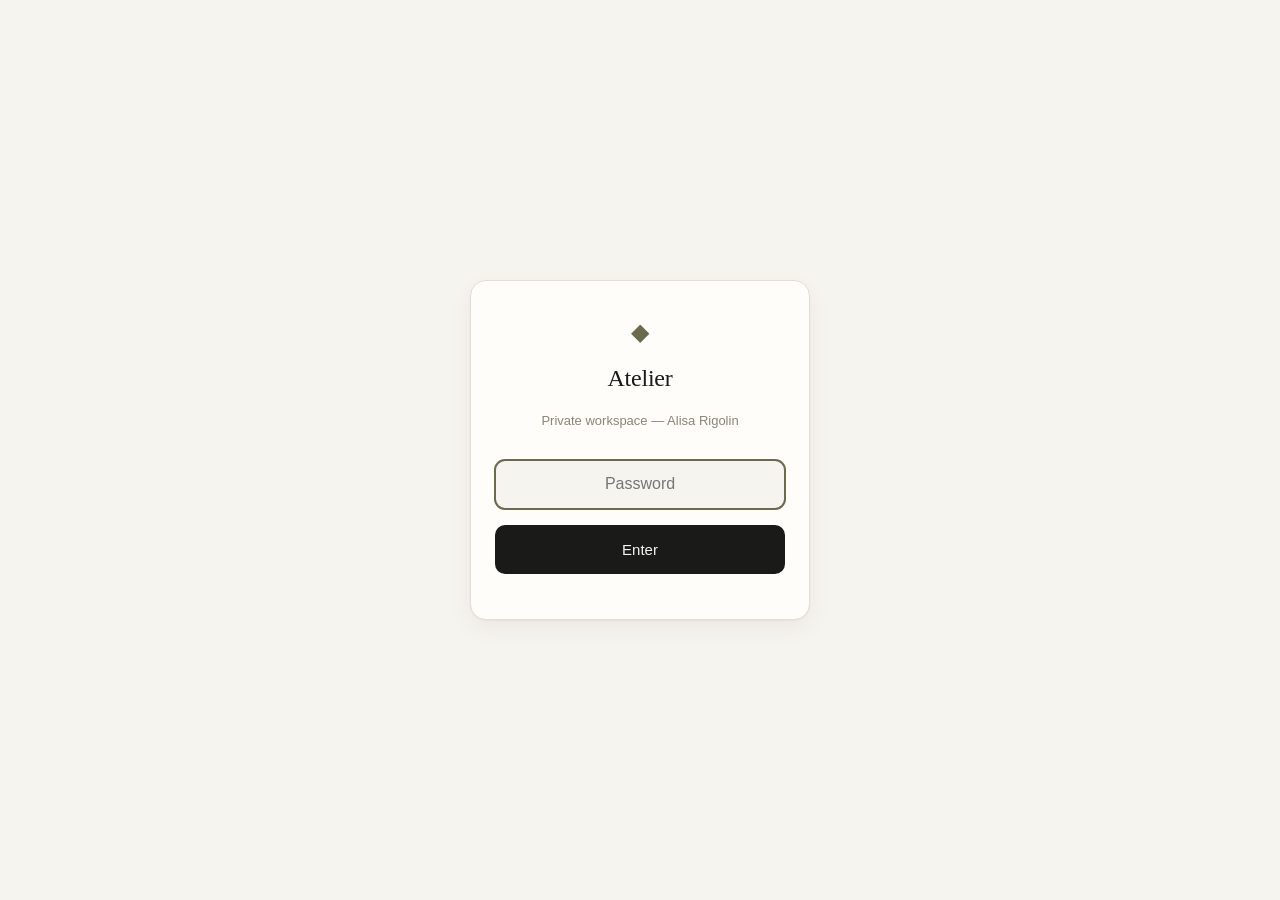
==== index.html @ 476cdfe1 "Atelier: artist business console — pricing ladder, outreach, lookbook, line sheet Co-Authored-By: Ji" ====
<!DOCTYPE html>
<html lang="en">
<head>
<meta charset="UTF-8">
<meta name="viewport" content="width=device-width, initial-scale=1, viewport-fit=cover">
<title>Atelier — Alisa's Art Agent</title>
<meta name="robots" content="noindex, nofollow">
<link rel="stylesheet" href="style.css">
</head>
<body>

<!-- ============ PRIVATE GATE ============ -->
<div id="gate" class="gate">
  <div class="gate-box">
    <span class="mark">◆</span>
    <h1>Atelier</h1>
    <p class="note">Private workspace — Alisa Rigolin</p>
    <input type="password" id="gate-pass" placeholder="Password" autocomplete="current-password">
    <button class="primary" id="gate-go">Enter</button>
    <p class="note" id="gate-msg"></p>
  </div>
</div>

<div id="app" hidden>
<header>
  <div class="brand">
    <span class="mark">◆</span>
    <div>
      <h1>Atelier</h1>
      <p class="sub">Alisa Rigolin — art agent</p>
    </div>
  </div>
  <nav>
    <button class="tab active" data-view="start">Start here</button>
    <button class="tab" data-view="outreach">Outreach</button>
    <button class="tab" data-view="lookbook">Lookbook</button>
    <button class="tab" data-view="pricing">Price</button>
    <button class="tab" data-view="linesheet">Line sheet</button>
    <button class="tab" data-view="toolkit">Toolkit</button>
  </nav>
</header>

<main>
  <!-- ============ START ============ -->
  <section id="start" class="view active">
    <div class="card hero">
      <h2>Start here</h2>
      <p class="lede">This is your private workspace. Everything in it is yours; the thinking behind it happens in the chat.</p>
      <a class="biglink" href="https://chat.letta.com/chat/agent-8534c05b-8546-482c-8290-ba03fb5e2f98" target="_blank" rel="noopener">
        Talk to Jinx — open the conversation →
      </a>
      <p class="note">Your agent remembers your work, your market, your voice, and your plan.</p>
    </div>

    <div class="card">
      <h2>Do this first</h2>
      <div class="nextaction">
        <h3>Send the five outreach emails</h3>
        <p>They're written. Personalize the brackets, send from your own address. Four of these five already source from independent artists, so you're not cold.</p>
        <p class="note"><strong>Time:</strong> ~1 hour. <strong>Why first:</strong> everything else depends on someone seeing your work.</p>
        <button class="primary" data-goto="outreach">Open the drafts →</button>
      </div>
    </div>

    <div class="card">
      <h2>Then, in order</h2>
      <ol class="rules">
        <li><strong>Send the lookbook</strong> when they reply — one link, sized to their project. <em>(Lookbook tab)</em></li>
        <li><strong>Quote with confidence</strong> using your price sheet. <em>(Price tab)</em></li>
        <li><strong>Ship a certificate of authenticity</strong> with every sale. <em>(Toolkit tab)</em></li>
        <li><strong>Fix the Carrd</strong> — change "first to bid" to "first access." <em>(Toolkit tab)</em></li>
      </ol>
    </div>

    <div class="card">
      <h2>What your agent knows</h2>
      <div class="two-col">
        <div class="mini">
          <h3>Your work</h3>
          <ul class="rules">
            <li>Figurative line work — figures absorbed in their own lives</li>
            <li>Black on stained, aged paper; charcoal, acrylic, graphite</li>
            <li>Sizes: 8×11, 16×22, 22×28 paper · 22×16 canvas</li>
            <li>Series: <em>Library of Her Own Body</em></li>
          </ul>
        </div>
        <div class="mini">
          <h3>Your market</h3>
          <ul class="rules">
            <li><strong>Designer/trade first</strong> — ~180k outlets vs ~5k galleries</li>
            <li>You keep 70–80% instead of ~50%, and get paid half up front</li>
            <li>Hospitality commissions figurative line work</li>
            <li>Comparable: Dario Moschetta, studio-direct to designers</li>
          </ul>
        </div>
      </div>
    </div>

    <div class="card">
      <h2>Your data</h2>
      <p class="note">Stored in this browser only. Export saves your work to a file you own.</p>
      <div class="two-col" style="margin-top:12px">
        <button class="primary" id="d-export">Export my data</button>
        <button class="primary" id="d-import">Import from file</button>
      </div>
      <input type="file" id="d-file" accept="application/json" style="display:none">
      <p class="note" id="d-status" style="margin-top:10px"></p>
    </div>
  </section>

  <!-- ============ OUTREACH ============ -->
  <section id="outreach" class="view">
    <div class="card">
      <h2>Your five emails — written, ready to send</h2>
      <p class="lede">Each is tailored to what that specific lead actually does. Fill the <code>[brackets]</code>, then send from your own address. You always send — never me.</p>
      <p class="note"><strong>Rule that matters:</strong> don't pitch — introduce. Short, specific, one clear next step. Then follow up in 7–10 days.</p>
      <p class="note"><strong>Why there's no price in these:</strong> the outreach guidance is clear — the first cold email carries a portfolio link and a capabilities statement; <em>sizes and price ranges go in the line sheet you send when they respond.</em> Quoting a number too early also anchors you to it before they've seen anything. So: mention that you offer trade pricing, put the numbers in the line sheet.</p>
    </div>

    <div class="card">
      <div class="lead-head"><h3>1 · Holloway Studios</h3><span class="tag">Chicago · commission program</span></div>
      <p class="note">They run a commission program with designers and stagers — this is the closest fit on your list. Lead with the trade program.</p>
      <div class="tpl"><button class="copy">Copy</button>
<pre>Subject: Original work for Holloway Studios — trade pricing

Hi [name],

I'm Alisa Rigolin, a painter in Chicago. I make one-of-a-kind
figurative line work — black on stained paper and canvas. Figures
mostly alone and unbothered: reading, thinking, or stepping out of
an old story.

I read that you run a commission program with designers and stagers.
I'd like to be a resource for it — trade pricing, non-exclusive,
50% deposit / 50% on delivery, and I'm local.

A few pieces available now: [2–3 works + sizes]

Happy to send a line sheet with sizes and pricing, and a lookbook
sized to your projects.

Alisa Rigolin
[website] · [instagram]</pre></div>
    </div>

    <div class="card">
      <div class="lead-head"><h3>2 · Lauren Coburn</h3><span class="tag">Chicago · designer</span></div>
      <p class="note">She specifically likes emerging artists. Lean into being early-career and being local.</p>
      <div class="tpl"><button class="copy">Copy</button>
<pre>Subject: Figurative work — Chicago painter

Hi Lauren,

I'm Alisa Rigolin — a Chicago painter making one-of-a-kind figurative
line work in black on stained paper. The figures are usually alone
and unbothered: reading, thinking, or pulled from a myth.

I'm early in my career, which I gather is the stage you tend to work
with. I'd love to be on your radar — trade pricing, non-exclusive,
and I deliver locally.

A few available now: [2–3 works + sizes]

Happy to send a line sheet and a lookbook sized to whatever you're
working on.

Alisa Rigolin
[website] · [instagram]</pre></div>
    </div>

    <div class="card">
      <div class="lead-head"><h3>3 · Delia LaJeunesse Art Consulting</h3><span class="tag">Los Angeles · art library</span></div>
      <p class="note">A designer-facing art library. Speak to how your work functions as a resource for their designers, not as a one-off sale.</p>
      <div class="tpl"><button class="copy">Copy</button>
<pre>Subject: Work for the library — Alisa Rigolin

Hi Delia,

I'm Alisa Rigolin, a painter making one-of-a-kind figurative line work
— black on stained paper and canvas. Figures absorbed in their own
lives, or drawn from older stories.

I'd like to be part of what your designers can draw from: non-exclusive,
trade pricing, 50% deposit / 50% on delivery, and I ship or deliver.

Current pieces: [2–3 works + sizes + tone]

Happy to send a line sheet with sizes and prices, plus a lookbook
sized to your designers' usual projects.

Alisa Rigolin
[website] · [instagram]</pre></div>
    </div>

    <div class="card">
      <div class="lead-head"><h3>4 · Emily Colvin / Projects at Large</h3><span class="tag">Los Angeles · art rental</span></div>
      <p class="note">Art rental — pieces under $1,500 rent at ~$135/week and convert to purchase. Speak to durability, install ease, and conversion.</p>
      <div class="tpl"><button class="copy">Copy</button>
<pre>Subject: Rental placements — original figurative work

Hi Emily,

I'm Alisa Rigolin, a painter in [city]. I make one-of-a-kind figurative
line work on stained paper and canvas — quiet, neutral, and easy to
place.

I'd like to offer work for your rental program. Several of my pieces
would suit short- and long-term placement, and I'd be glad to discuss
terms.

Available now: [2–3 works + sizes]

Could we talk about how you structure placements? Happy to send a
line sheet with sizes and pricing first.

Alisa Rigolin
[website] · [instagram]</pre></div>
    </div>

    <div class="card">
      <div class="lead-head"><h3>5 · deKor LA</h3><span class="tag">Los Angeles · trade program</span></div>
      <p class="note">They run a trade program with independent artists. Short and direct — they already have the structure, you're asking to join it.</p>
      <div class="tpl"><button class="copy">Copy</button>
<pre>Subject: Trade program — original figurative work

Hi [name],

I'm Alisa Rigolin, a painter making one-of-a-kind figurative line work
in black on stained paper and canvas. Figures absorbed in their own
lives.

I saw that deKor works with independent artists through a trade
program. I'd like to be considered. Happy to work to your standard
terms.

A few available now: [2–3 works + sizes]

Is there a submission process I should follow? I can send a line sheet
and lookbook with it.

Alisa Rigolin
[website] · [instagram]</pre></div>
    </div>

    <div class="card">
      <div class="lead-head"><h3>6 · Celestial Art Curation</h3><span class="tag">Chicago · curator</span></div>
      <p class="note">A curator — she selects work rather than buying for a project. Lead with the series and the thesis, not terms.</p>
      <div class="tpl"><button class="copy">Copy</button>
<pre>Subject: Series inquiry — Alisa Rigolin, Chicago

Hi [name],

I'm Alisa Rigolin, a Chicago painter. I make one-of-a-kind figurative
line work in black on stained paper and canvas — figures absorbed in
their own lives, or drawn from older stories. The ongoing series is
called Library of Her Own Body.

I'd like to be considered for your curation. Happy to send a lookbook
with sizes and pricing, and I'm local for anything in person.

A few available now: [2–3 works + sizes]

Alisa Rigolin
[website] · [instagram]</pre></div>
    </div>

    <div class="card">
      <div class="lead-head"><h3>7 · Art Solutions</h3><span class="tag">Los Angeles · staging &amp; hospitality</span></div>
      <p class="note">They source from artists for staging and hospitality. Speak to speed, durability, and installation readiness — their priorities.</p>
      <div class="tpl"><button class="copy">Copy</button>
<pre>Subject: Original work for staging — Alisa Rigolin

Hi [name],

I'm Alisa Rigolin, a painter making one-of-a-kind figurative line work
on stained paper and canvas — quiet, neutral, and easy to place in most
palettes.

I understand you source original work for staging and hospitality
projects. I'd like to be on your list. Trade pricing, non-exclusive,
and I can work to short lead times.

Available now: [2–3 works + sizes]

Happy to send a line sheet with sizes and pricing, and installation
notes.

Alisa Rigolin
[website] · [instagram]</pre></div>
    </div>

    <div class="card">
      <h2>Follow-up (send 7–10 days later)</h2>
      <p class="note">Most sales happen after the first message, not the first one. This is the highest-value email on the page.</p>
      <div class="tpl"><button class="copy">Copy</button>
<pre>Subject: Re: [original subject]

Hi [name],

Circling back briefly — I just finished [title, size], which felt very
much in the spirit of [their aesthetic / current project].

Happy to hold it for you to show a client. Either way I'd love to stay
on your radar.

Alisa</pre></div>
    </div>

    <div class="card">
      <h2>Pipeline</h2>
      <p class="note">Tap a status to cycle it: Not contacted → Drafted → Sent → Replied → Won / Pass.</p>
      <div class="filters" id="filters">
        <button class="chip active" data-city="all">All</button>
        <button class="chip" data-city="Top fit">Top fit</button>
        <button class="chip" data-city="Chicago">Chicago</button>
        <button class="chip" data-city="Los Angeles">Los Angeles</button>
      </div>
      <table id="leads-table">
        <thead><tr><th>Lead</th><th>Type</th><th>City</th><th>Status</th></tr></thead>
        <tbody></tbody>
      </table>
    </div>
  </section>

  <!-- ============ LOOKBOOK ============ -->
  <section id="lookbook" class="view">
    <div class="card">
      <h2>Your lookbook</h2>
      <p class="lede">This is what a designer sees when you send them a link. Name each piece below — your titles save on this device and appear here.</p>
      <div class="works" id="works"></div>
      <p class="note" id="works-note"></p>
    </div>
    <div class="card">
      <h2>What goes with it</h2>
      <blockquote class="story">Figures absorbed in their own lives — in black, on aged paper.</blockquote>
      <p class="note">For designers: <em>Original figurative line work — one of a kind, quiet, and made for rooms that feel inhabited rather than decorated.</em></p>
      <p class="note"><strong>Why presentation matters:</strong> room mockups and in-situ shots convert 2–3× better than flat scans. You already did this once with the classical head — do it for every piece.</p>
    </div>
  </section>

  <!-- ============ PRICE ============ -->
  <section id="pricing" class="view">
    <div class="card">
      <h2>Where your prices sit</h2>
      <p class="lede">Built from your real numbers — the supplies and hours you told me. Your <strong>floor</strong> is what you must charge; the <strong>market</strong> is what comparable work sells for. Your price goes between them.</p>
      <table>
        <thead><tr><th>Work</th><th>Your floor</th><th>Market range</th><th>Suggested</th><th>You keep</th></tr></thead>
        <tbody>
          <tr><td><strong>8×11</strong> paper</td><td>$75</td><td>$150–$400</td><td><strong>$150–$200</strong></td><td>~$116/hr</td></tr>
          <tr><td><strong>16×22</strong> paper</td><td>$130</td><td>$400–$900</td><td><strong>$400–$550</strong></td><td>~$189/hr</td></tr>
          <tr><td><strong>22×28</strong> paper</td><td>$210</td><td>$700–$1,800</td><td><strong>$650–$900</strong></td><td>~$193/hr</td></tr>
          <tr><td><strong>22×16</strong> canvas</td><td>$150</td><td>$400–$900</td><td><strong>$400–$500</strong></td><td>~$175/hr</td></tr>
        </tbody>
      </table>
      <p class="note" style="margin-top:12px"><strong>Why you can charge this:</strong> your materials are near-zero ($0.50–$4 on paper), so your floor is almost entirely labour. It sits <em>below</em> the market at every size — which means cost never forces you to undercharge. You have room.</p>
      <p class="note"><strong>Trade price</strong> = retail − 20%. So a $175 piece is $150 to a designer, and you still keep ~$150.</p>
      <p class="note"><strong>Framing:</strong> quote it separately. Unframed is the default price; a frame adds its own cost plus margin ($6–$20 frame → add roughly $30–$45).</p>
    </div>

    <div class="card">
      <h2>Your price sheet</h2>
      <p class="note">One price everywhere. Never discount — offer options instead. Trade price is retail − 20%.</p>
      <table id="price-table">
        <thead><tr><th>Work</th><th>Size</th><th>Retail</th><th>Trade (20%)</th><th>Per sq in</th><th></th></tr></thead>
        <tbody></tbody>
      </table>
      <p class="empty" id="price-empty">No works priced yet — use the calculator below.</p>
    </div>

    <div class="two-col">
      <div class="card">
        <h2>Price a work</h2>
        <div class="field-row">
          <label>Width <input type="number" id="p-w" value="16" min="1" step="0.5"></label>
          <label>Height <input type="number" id="p-h" value="22" min="1" step="0.5"></label>
          <label>Units
            <select id="p-units"><option value="in">inches</option><option value="cm">cm</option></select>
          </label>
        </div>
        <div class="field-row">
          <label>Surface
            <select id="p-surface">
              <option value="paper">Paper (stained / watercolour ground)</option>
              <option value="canvas">Canvas</option>
            </select>
          </label>
          <label>Career stage
            <select id="p-stage">
              <option value="1.0">Emerging (1.0×)</option>
              <option value="1.15" selected>Early emerging (1.15×)</option>
              <option value="1.3">Building (1.3×)</option>
              <option value="1.6">Established-ish (1.6×)</option>
            </select>
          </label>
          <label>Method
            <select id="p-method">
              <option value="psi">Square inch</option>
              <option value="lin">Linear inch</option>
              <option value="time">Time + materials</option>
            </select>
          </label>
        </div>
        <div class="field-row">
          <label>Rate ($/in²) <input type="number" id="p-rate" value="1.00" min="0.05" step="0.05"></label>
          <label>Hours <input type="number" id="p-hours" value="2.5" min="0" step="0.5"></label>
          <label>Hourly <input type="number" id="p-hr" value="35" min="0" step="1"></label>
        </div>
        <div class="field-row">
          <label>Materials + stain <input type="number" id="p-mat" value="2" min="0" step="0.5"></label>
          <label>Frame (0 if unframed) <input type="number" id="p-frame" value="0" min="0" step="1"></label>
          <label>Finished <input type="text" id="p-title" placeholder="Title"></label>
        </div>
        <button class="primary" id="p-add">Add to price sheet</button>
      </div>
      <div class="card result">
        <h2>Suggested</h2>
        <div class="price-big" id="p-out">$0</div>
        <div class="price-grid">
          <div><span class="k">Trade (20% off)</span><span class="v" id="p-trade">$0</span></div>
          <div><span class="k">You keep — designer @20%</span><span class="v" id="p-keep-d">$0</span></div>
          <div><span class="k">You keep — gallery @50%</span><span class="v" id="p-keep-g">$0</span></div>
          <div><span class="k">Your floor (must charge)</span><span class="v" id="p-floor">$0</span></div>
        </div>
        <p class="note" id="p-note"></p>
      </div>
    </div>

    <div class="card">
      <h2>Your comparables</h2>
      <table>
        <thead><tr><th>Artist</th><th>Work</th><th>Price</th></tr></thead>
        <tbody>
          <tr><td>Dario Moschetta</td><td>8×11" ink portrait, unframed + COA</td><td>€139 (~$150)</td></tr>
          <tr><td>John F Junior</td><td>23×16.5" ink + watercolour</td><td>€1,500</td></tr>
          <tr><td>Lana Korolievskaia</td><td>35×24" ink on cardboard</td><td>$2,214</td></tr>
        </tbody>
      </table>
      <p class="note" style="margin-top:10px"><strong>Your prices aren't set yet.</strong> The example band ($200–$1,000) was mine, not yours — I invented it early on. Use the comparables below as real market context: Dario Moschetta sells an 8×11" ink portrait at €139; John F Junior €1,500 for 23×16.5". Set your own number, then keep it consistent everywhere.</p>
    </div>
  </section>

  <!-- ============ LINE SHEET ============ -->
  <section id="linesheet" class="view">
    <div class="card noprint">
      <h2>Your line sheet</h2>
      <p class="lede">This is the document your emails promise — the one you send <em>after</em> a designer replies. It builds itself from your Portfolio titles and your Price list.</p>
      <p class="note">Fill in the Portfolio tab (titles, medium·size) and the Price tab (a price per work), then use the button below to save it as a PDF and send it.</p>
      <button class="primary" id="ls-print">Print / Save as PDF</button>
      <p class="note" id="ls-status"></p>
    </div>

    <div id="ls-doc" class="lsdoc">
      <div class="ls-head">
        <h1>Alisa Rigolin</h1>
        <p class="ls-pos">Figures absorbed in their own lives — in black, on aged paper.</p>
      </div>

      <p class="ls-intro">Original figurative line work — one of a kind, on stained paper and canvas.
      Made for rooms that feel inhabited rather than decorated.</p>

      <div class="ls-works" id="ls-works"></div>

      <h2 class="ls-h2">Pricing</h2>
      <table class="ls-table" id="ls-table">
        <thead><tr><th>Work</th><th>Size</th><th>Retail</th><th>Trade (20%)</th></tr></thead>
        <tbody></tbody>
      </table>
      <p class="ls-empty" id="ls-empty">No priced works yet — add them in the Price tab.</p>

      <h2 class="ls-h2">Terms</h2>
      <ul class="ls-terms">
        <li><strong>Trade discount</strong> — 20% off retail for verified designers</li>
        <li><strong>Payment</strong> — 50% deposit, 50% on delivery</li>
        <li><strong>Exclusivity</strong> — none; work is non-exclusive</li>
        <li><strong>Commissions</strong> — available; sized to your wall and palette, quoted separately from inventory</li>
        <li><strong>Framing</strong> — unframed by default; framing available on request</li>
        <li><strong>Delivery</strong> — local in [city]; shipping arranged on request, insured</li>
        <li><strong>Documentation</strong> — every original ships with a signed certificate of authenticity</li>
      </ul>

      <div class="ls-contact">
        <p><strong>Alisa Rigolin</strong> · [website] · [instagram] · [email]</p>
      </div>
    </div>
  </section>

  <!-- ============ TOOLKIT ============ -->
  <section id="toolkit" class="view">
    <div class="card">
      <h2>Why people buy art — the evidence</h2>
      <p class="lede">Not opinion. Studies and market data. This is the reasoning behind every price, every email, and every photo below.</p>

      <h3 style="margin-top:18px">What actually drives a purchase</h3>
      <table>
        <thead><tr><th>Driver</th><th>Effect</th></tr></thead>
        <tbody>
          <tr><td><strong>Aesthetic sensitivity</strong></td><td><strong>Strongest predictor</strong> (β = 0.42)</td></tr>
          <tr><td><strong>Emotional resonance</strong></td><td>Second (β = 0.31)</td></tr>
          <tr><td>Social prestige</td><td>Varies — younger buyers value it more</td></tr>
          <tr><td>Investment potential</td><td>Correlates with income</td></tr>
        </tbody>
      </table>
      <p class="note" style="margin-top:10px"><strong>92% of collectors buy for emotional reasons.</strong> Social recognition is the <em>weakest</em> motivator — about 10%. People aren't buying status. They're buying feeling.</p>

      <h3 style="margin-top:22px">Storytelling — the measured effect</h3>
      <ul class="rules">
        <li><strong>+2,700%</strong> — the Significant Objects study: identical thrift-store items sold for 2,700% more when paired with a written story.</li>
        <li><strong>30–150% premium</strong> — narrative-rich art over comparable narrative-poor work.</li>
        <li><strong>Up to 2,700%</strong> — authentic creation stories increase willingness to pay versus no narrative.</li>
      </ul>
      <p class="note"><strong>Why it works, in three parts:</strong> the story creates emotional attachment, it gives the buyer <em>justification</em> for the price, and it proves human effort — the "effort heuristic." "I love it" covers the emotion; the story covers the reason.</p>

      <h3 style="margin-top:22px">Your market — the generational shift</h3>
      <ul class="rules">
        <li><strong>63%</strong> of collectors bought directly from artists — studios, commissions, or social.</li>
        <li><strong>51%</strong> purchased via Instagram <em>without seeing the work in person</em>.</li>
        <li><strong>89%</strong> of Gen Z collectors are drawn to work by emerging artists.</li>
        <li><strong>Buyers aged 18–24 are 25% more likely to buy based on the story.</strong></li>
        <li><strong>70%+</strong> buy specifically to support artists (vs 36% of Boomers).</li>
        <li><strong>72%</strong> are interested in emerging artists; <strong>66%</strong> bought from someone new to them this year — a record.</li>
      </ul>
      <p class="note"><strong>But be clear-eyed:</strong> emerging artists get only <strong>35% of high-net-worth spending</strong>. Discovery is high; big money still follows documented records. That's why the COA and provenance matter.</p>
      <p class="note"><strong>And small work is booming:</strong> pieces under 40×40cm are <strong>40% of purchases</strong>, small/miniature sales are up <strong>66% year on year</strong>. Your 8×11s are in the hottest category there is.</p>

      <h3 style="margin-top:22px">How to raise perceived value — the proven levers</h3>
      <ol class="rules">
        <li><strong>Room context.</strong> Photoreal room mockups raise perceived value <strong>15–40%</strong> and drive <strong>2–3× more serious inquiries</strong> — before you change the price.</li>
        <li><strong>Anchor high.</strong> Show a larger, higher-priced piece first. Everything after is judged against it, and your entry pieces feel attainable.</li>
        <li><strong>Round numbers.</strong> $2,500 reads as an investment. $2,499.99 reads as a discount.</li>
        <li><strong>Three tiers.</strong> Prints → limited → originals. It pre-empts "too expensive" by giving a lower rung.</li>
        <li><strong>Payment plans.</strong> $600 × 3 feels far smaller than $1,800. Same money, less weight.</li>
        <li><strong>Reframe over time.</strong> $1,800 on a wall for 30 years is about $5 a month.</li>
        <li><strong>Offer a return window.</strong> It makes the decision reversible — and buyers almost never use it.</li>
        <li><strong>Document everything.</strong> Incomplete provenance measurably reduces resale value. The COA is a value-protection device, not paperwork.</li>
      </ol>

      <h3 style="margin-top:22px">What does <em>not</em> work</h3>
      <ul class="rules">
        <li><strong>Lowering the price.</strong> Buyers read price as quality data. A discount signals doubt.</li>
        <li><strong>Leading with status.</strong> It's the weakest motivator.</li>
        <li><strong>"DM for price"</strong> at your range — it filters out real buyers. Show the number.</li>
        <li><strong>Raising prices before upgrading presentation.</strong> Wrong order = more abandonment, fewer inquiries.</li>
      </ul>
    </div>

    <div class="card">
      <h2>Certificate of authenticity</h2>
      <p class="note">Ship one with every original. It's part of what buyers pay for, and it protects your resale value. Fill the brackets and print on acid-free paper.</p>
      <div class="tpl"><button class="copy">Copy</button>
<pre>CERTIFICATE OF AUTHENTICITY

Artist          Alisa Rigolin
Title           [title]
Year            [year]
Medium          [e.g. watercolour wash and charcoal on stained paper]
Dimensions      [h × w in] ([h × w cm])
Edition         One of a kind — original
Inventory no.   AR-[000]

[Photograph of the work]

I certify that this artwork is an original creation by Alisa Rigolin.

Signed  ______________________     Date  ____________

Contact  [website] · [email]</pre></div>
      <p class="note">Keep a copy of every COA you issue. Sign by hand — printed signatures are a red flag to serious buyers.</p>
    </div>

    <div class="card warn">
      <h2>⚠ Red flags — I will always call these out</h2>
      <p class="lede">The art world has an industry built on taking money from hopeful artists. If any of this shows up, stop before you pay or sign.</p>
      <ul class="rules">
        <li><strong>"We discovered your work — pay a fee to exhibit."</strong> Real galleries don't charge you to show.</li>
        <li><strong>Pressure + urgency.</strong> "Limited slot, decide in 48 hours" is a script, not an opportunity.</li>
        <li><strong>No names.</strong> If a gallery won't name owners, directors, or jurors, walk.</li>
        <li><strong>Fake followers.</strong> Bots can suppress your real reach. Never buy them.</li>
        <li><strong>They dodge the sales question.</strong> If they can't say how they reach collectors, they don't.</li>
        <li><strong>No contract, no inventory sheet, no insurance</strong> on a consignment.</li>
        <li><strong>Commission AND a fee.</strong> One or the other. Both is exploitation.</li>
      </ul>
      <p class="note"><strong>The one-question test:</strong> <em>Are they making money when my art sells, or when I pay?</em></p>
    </div>

    <div class="card">
      <h2>Fix your Carrd — two small edits</h2>
      <ol class="rules">
        <li><strong>Change "be the first to bid" → "get first access to new releases."</strong> Bidding implies an auction, and auctions need demand to work. Without it, an auction broadcasts that there isn't any — and quietly lowers your prices.</li>
        <li><strong>Add titles to the works.</strong> Untitled work reads as unfinished. Even "Untitled No. 3" is better than nothing.</li>
      </ol>
      <p class="note">Then decide: keep Carrd as the front door, or retire it once the lookbook is stronger. One artifact is simpler than two.</p>
    </div>

    <div class="card">
      <h2>Releases — waitlist first</h2>
      <ol class="rules">
        <li><strong>Waitlist first.</strong> Before a piece goes public, the list hears first. Right of first refusal — the strongest collector perk, and it costs nothing.</li>
        <li><strong>First-come once it's public.</strong> Simple, fair.</li>
        <li><strong>Bidding only later</strong>, for a standout piece with proven demand.</li>
      </ol>
    </div>

    <div class="card">
      <h2>Sales — how to handle money</h2>
      <ul class="rules">
        <li><strong>Inquiry, not checkout.</strong> Don't put a Buy button on originals. It trains people to comparison-shop and strips the conversation where price integrity lives.</li>
        <li><strong>Payment:</strong> Stripe or PayPal invoice. Over ~$500, offer 2–3 payments.</li>
        <li><strong>Deposits:</strong> Commissions 50% up front. Originals paid in full before shipping.</li>
        <li><strong>Designers:</strong> 20% trade, 50/50 or net-30, itemized invoice.</li>
        <li><strong>Don't build a store.</strong> No volume, and one-of-ones don't need inventory management.</li>
      </ul>
    </div>

    <div class="card">
      <h2>Getting your work into a room</h2>
      <p class="lede">Room context is worth <strong>15–40% perceived value</strong> and drives <strong>2–3× more serious inquiries</strong>. Three ways to get it, best first.</p>

      <h3 style="margin-top:18px">1 · Photograph it on a real wall (free, and best)</h3>
      <p class="note">Your own apartment is enough. This is stronger than any mockup because it's <em>true</em> — and you already did it once with the classical head.</p>
      <ul class="rules">
        <li><strong>Natural light, side window.</strong> Overcast beats sunny — direct sun makes harsh contrast.</li>
        <li><strong>Stand 10–15° off-centre</strong>, not dead-on. This kills glare on glass and varnish. Tilt the phone a degree or two away from the wall if a hotspot remains.</li>
        <li><strong>Phone is fine.</strong> Clean the lens, shoot at highest resolution, ProRAW if you have it.</li>
        <li><strong>Turn HDR off</strong> — it blows out highlights and muddies detail.</li>
        <li><strong>Rule of thirds.</strong> Put the frame in one third, let the room fill the rest. Shoot slightly below eye level — straight-on looks flat.</li>
        <li><strong>Fix perspective in Snapseed or VSCO</strong> — the vertical slider straightens the frame edges.</li>
      </ul>

      <h3 style="margin-top:22px">2 · MOCKLIO — free forever</h3>
      <p class="note"><a href="https://mockl.io/art-mockups" target="_blank" rel="noopener">mockl.io</a> — image mockups are <strong>100% free forever, no credit card, no limits.</strong> Upload the work, pick a scene, download. Under 60 seconds. They only charge $12 for cinematic video reels.</p>
      <p class="note">Best for volume — every piece in your catalog, fast. Scenes are grouped by buyer: living room and bedroom for home buyers, gallery loft for higher-ticket originals.</p>

      <h3 style="margin-top:22px">3 · WallMockup — true-scale accuracy</h3>
      <p class="note"><a href="https://www.wallmockup.net/" target="_blank" rel="noopener">wallmockup.net</a> — <strong>7-day free trial</strong>, then $4.99/mo. Its advantage: you enter <em>real dimensions</em>, so a 16×22 looks like a 16×22 next to a sofa.</p>
      <p class="note">That matters more than it sounds. Most free tools scale art to fill a fixed template, which makes every piece look the same size — that misleads buyers and causes returns. Use this when exact scale is the point. Also does 412+ scenes, gallery walls up to 24 pieces, and AI-generated rooms.</p>

      <h3 style="margin-top:22px">On AI-generated rooms — one caution</h3>
      <p class="note">AI room tools exist (WallMockup's Custom Mockup, Wallnora, Sebsvisual). They work, and WallMockup keeps your artwork as a separate untouched layer rather than sending it to the model — good practice.</p>
      <p class="note"><strong>But be careful.</strong> The research is unambiguous that buyers prefer human-made work and pay a premium for authenticity. An AI room that reads slightly uncanny can make your <em>art</em> feel less real — which works directly against your strongest asset. Use AI rooms for speed when you need volume, but <strong>lead your portfolio and your best pieces with real photographs.</strong></p>

      <h3 style="margin-top:22px">Which room for which piece</h3>
      <ul class="rules">
        <li><strong>Intimate work</strong> (bedrooms, reading, wine, quiet figures) → soft, warm rooms. Bedroom, reading nook, Scandinavian, soft Mediterranean.</li>
        <li><strong>Statement work</strong> (Medusa, the classical head, large canvases) → gallery loft, fireplace gallery, modern loft. These scenes justify higher prices.</li>
        <li><strong>Test two scenes per piece</strong> and keep whichever converts. Presentation is the cheapest credibility signal you control.</li>
      </ul>
    </div>

    <div class="card">
      <h2>Framing — your biggest cost, biggest lever</h2>
      <div class="two-col">
        <div class="mini">
          <h3>Do</h3>
          <ul class="rules">
            <li><strong>Offer both</strong> — unframed default, framed upgrade. "$340 framed / $250 unframed."</li>
            <li><strong>Keep a small stock</strong> of neutral frames in 3–4 standard sizes.</li>
            <li><strong>Price the frame as a product</strong> — cost + margin.</li>
          </ul>
        </div>
        <div class="mini">
          <h3>Don't</h3>
          <ul class="rules">
            <li><strong>Pre-frame everything</strong> — capital stuck in inventory.</li>
            <li><strong>Use cheap plastic</strong> on originals.</li>
            <li><strong>Hide the unframed option</strong> — designers frame themselves.</li>
          </ul>
        </div>
      </div>
      <p class="note">Paper reads unfinished bare, so framing matters more for you than for canvas. Canvas can be gallery-wrapped and need no frame at all.</p>
    </div>

    <div class="card">
      <h2>The tested marketing playbook</h2>
      <ul class="rules">
        <li><strong>Story over product.</strong> Storytelling converts <strong>32% better</strong>; <strong>63% of buyers pay more</strong> for a work with a real story.</li>
        <li><strong>Presentation is the price lever.</strong> Room mockups ≈ <strong>2–3× conversion</strong> vs flat scans.</li>
        <li><strong>Consistency beats everything.</strong> One good photo a week beats a burst.</li>
        <li><strong>Email is the #1 channel</strong> — <strong>42% of creator sales</strong>. Start a list now, even at ten people.</li>
        <li><strong>Most sales happen after the first message.</strong> Follow up.</li>
        <li><strong>Give early access, not discounts.</strong></li>
        <li><strong>Scarcity must be real.</strong> Yours already is. Never invent it.</li>
      </ul>
    </div>
  </section>
</main>
</div>

<script src="app.js"></script>
</body>
</html>
---- style.css ----
:root {
  --ink: #1a1a18;
  --paper: #f6f4ef;
  --card: #fffdf9;
  --line: #e3ded3;
  --muted: #8a8578;
  --accent: #6b6a4f;
  --good: #4f6b52;
  --warn: #9a6a2f;
  --shadow: 0 1px 2px rgba(30,28,20,.04), 0 8px 24px rgba(30,28,20,.05);
  --tap: 44px;               /* minimum touch target */
}
* { box-sizing: border-box; -webkit-tap-highlight-color: transparent; }
html, body { margin: 0; }
html { -webkit-text-size-adjust: 100%; }
body {
  background: var(--paper);
  color: var(--ink);
  font: 16px/1.55 ui-sans-serif, -apple-system, "Segoe UI", Roboto, Helvetica, Arial, sans-serif;
  -webkit-font-smoothing: antialiased;
  overflow-x: hidden;
}
h1, h2, h3 { font-family: ui-serif, Georgia, "Times New Roman", serif; font-weight: 500; letter-spacing: -.01em; }
h1 { font-size: 22px; margin: 0; }
h2 { font-size: 18px; margin: 0 0 12px; }
h3 { font-size: 15px; margin: 0 0 8px; }

/* ---------- header / nav ---------- */
header {
  padding: 14px 20px 0;
  border-bottom: 1px solid var(--line);
  background: rgba(255,253,249,.92);
  backdrop-filter: blur(8px);
  position: sticky; top: 0; z-index: 10;
  padding-top: max(14px, env(safe-area-inset-top));
}
.brand { display: flex; align-items: center; gap: 12px; margin-bottom: 10px; }
.mark { color: var(--accent); font-size: 20px; }
.sub { margin: 2px 0 0; color: var(--muted); font-size: 13px; }

nav {
  display: flex; gap: 4px;
  overflow-x: auto; overflow-y: hidden;
  -webkit-overflow-scrolling: touch;
  scrollbar-width: none;
  margin: 0 -20px; padding: 0 20px 12px;
}
nav::-webkit-scrollbar { display: none; }
.tab {
  border: 1px solid transparent; background: none; color: var(--muted);
  padding: 10px 16px; border-radius: 999px; cursor: pointer; font-size: 14px;
  transition: all .15s ease;
  min-height: var(--tap); white-space: nowrap; flex: 0 0 auto;
}
.tab:hover { color: var(--ink); }
.tab.active { background: var(--ink); color: var(--paper); }

/* ---------- layout ---------- */
main { max-width: 1040px; margin: 0 auto; padding: 20px; }
.view { display: none; }
.view.active { display: block; animation: fade .2s ease; }
@keyframes fade { from { opacity: 0; transform: translateY(4px); } to { opacity: 1; transform: none; } }

.card {
  background: var(--card); border: 1px solid var(--line); border-radius: 14px;
  padding: 18px; margin-bottom: 16px; box-shadow: var(--shadow);
}
.card.warn { border-color: #e6d8bf; background: linear-gradient(180deg,#fffdf9,#fbf6ec); }
.grid { display: grid; grid-template-columns: repeat(4, 1fr); gap: 12px; margin-bottom: 16px; }
.two-col { display: grid; grid-template-columns: 1fr 1fr; gap: 16px; }

.stat { text-align: center; padding: 16px 10px; }
.stat .num { display: block; font-family: ui-serif, Georgia, serif; font-size: 30px; }
.stat .lbl { color: var(--muted); font-size: 11px; text-transform: uppercase; letter-spacing: .06em; }

.lede { color: #45433c; }
.note { color: var(--muted); font-size: 13px; }
.empty { color: var(--muted); font-size: 14px; font-style: italic; }
.mini { background: var(--paper); border: 1px solid var(--line); border-radius: 10px; padding: 14px; }
.pill { font-size: 10px; text-transform: uppercase; letter-spacing: .07em; color: var(--accent);
        border: 1px solid var(--line); border-radius: 999px; padding: 2px 7px; vertical-align: middle; }

.next, .checklist, .rules { margin: 10px 0 0; padding-left: 18px; }
.next li, .checklist li, .rules li { margin: 7px 0; }
.checklist { list-style: none; padding-left: 0; }
.checklist li { display: flex; align-items: flex-start; gap: 10px; cursor: pointer; }
.checklist input { margin-top: 4px; accent-color: var(--accent); width: 20px; height: 20px; flex: 0 0 auto; }

/* ---------- forms ---------- */
.field-row { display: flex; gap: 12px; margin-bottom: 12px; flex-wrap: wrap; }
label { flex: 1; min-width: 120px; font-size: 12px; color: var(--muted); display: flex; flex-direction: column; gap: 4px; }
input, select, textarea {
  font: inherit; font-size: 16px;  /* 16px prevents iOS auto-zoom on focus */
  color: var(--ink); background: var(--paper);
  border: 1px solid var(--line); border-radius: 10px; padding: 11px 12px; width: 100%;
  min-height: var(--tap);
}
textarea { resize: vertical; font-family: inherit; }
input:focus, select:focus, textarea:focus { outline: 2px solid var(--accent); outline-offset: -1px; }
button.primary {
  margin-top: 6px; background: var(--ink); color: var(--paper);
  border: none; border-radius: 10px; padding: 13px 18px; font: inherit; font-size: 15px;
  cursor: pointer; min-height: var(--tap); width: 100%;
}
button.primary:hover { background: #000; }
button.primary:disabled { opacity: .5; cursor: default; }

.result { background: linear-gradient(180deg, #fffdf9, #f3efe6); }
.price-big { font-family: ui-serif, Georgia, serif; font-size: 42px; margin: 4px 0 14px; }
.price-grid { display: grid; grid-template-columns: 1fr 1fr; gap: 12px; }
.price-grid .k { display: block; color: var(--muted); font-size: 12px; }
.price-grid .v { font-size: 17px; }

/* ---------- tables ---------- */
table { width: 100%; border-collapse: collapse; font-size: 14px; }
th { text-align: left; color: var(--muted); font-weight: 500; font-size: 12px;
     text-transform: uppercase; letter-spacing: .05em; padding: 6px 8px; border-bottom: 1px solid var(--line); }
td { padding: 9px 8px; border-bottom: 1px solid var(--line); }
tr:last-child td { border-bottom: none; }
.compare .win { color: var(--good); font-weight: 500; }
td.rm { cursor: pointer; color: var(--muted); text-align: right; min-width: var(--tap); }
td.rm:hover { color: #a33; }

.filters { display: flex; gap: 6px; margin: 10px 0 14px; flex-wrap: wrap; }
.chip { border: 1px solid var(--line); background: none; color: var(--muted);
        padding: 8px 14px; border-radius: 999px; cursor: pointer; font-size: 13px; min-height: 38px; }
.chip.active { background: var(--accent); color: #fff; border-color: var(--accent); }
.status { cursor: pointer; font-size: 12px; padding: 6px 11px; border-radius: 999px; white-space: nowrap;
          display: inline-block; min-height: 32px; line-height: 20px; }
.s-NOT { background: #efece4; color: #6b6960; }
.s-DRAFTED { background: #eef0e4; color: #6b6a4f; }
.s-SENT { background: #e6ecf2; color: #3f5a72; }
.s-REPLIED { background: #f2ecdf; color: #8a6d2f; }
.s-WON { background: #e4efe6; color: #3f6b47; }
.s-PASS { background: #f0e6e6; color: #8a5555; }

/* ---------- templates ---------- */
.tpl { position: relative; border: 1px solid var(--line); border-radius: 10px; padding: 16px; background: var(--paper); }
.tpl .copy { position: absolute; top: 12px; right: 12px; border: 1px solid var(--line);
             background: var(--card); border-radius: 8px; padding: 8px 12px; font-size: 12px;
             cursor: pointer; min-height: 36px; }
.tpl .copy:hover { background: var(--ink); color: var(--paper); }
.tpl h3 { padding-right: 80px; }
pre { white-space: pre-wrap; word-break: break-word;
      font: 13px/1.6 ui-monospace, SFMono-Regular, Menlo, monospace; color: #3b3933; margin: 0; }
code { background: #efece4; padding: 1px 5px; border-radius: 5px; font-size: 12.5px; word-break: break-word; }

/* ---------- consultant ---------- */
.prompts { display: flex; flex-direction: column; gap: 6px; margin-top: 8px; }
.prompts button {
  text-align: left; background: var(--card); border: 1px solid var(--line); border-radius: 10px;
  padding: 12px 14px; font: inherit; font-size: 14px; cursor: pointer; color: var(--ink);
  min-height: var(--tap);
}
.prompts button:hover { border-color: var(--accent); }
.key-setup label { margin-bottom: 8px; }
.chat-card { display: flex; flex-direction: column; }
.chat { display: flex; flex-direction: column; gap: 12px; min-height: 160px; max-height: 55vh; overflow-y: auto; padding: 4px 2px 12px; }
.msg { max-width: 90%; padding: 11px 14px; border-radius: 14px; font-size: 15px; white-space: pre-wrap; word-break: break-word; }
.msg.user { align-self: flex-end; background: var(--ink); color: var(--paper); border-bottom-right-radius: 4px; }
.msg.bot { align-self: flex-start; background: var(--paper); border: 1px solid var(--line); border-bottom-left-radius: 4px; }
.msg.sys { align-self: center; color: var(--muted); font-size: 13px; background: none; text-align: center; }
.composer { display: flex; gap: 10px; align-items: flex-end; border-top: 1px solid var(--line); padding-top: 14px; }
.composer textarea { flex: 1; min-height: var(--tap); }
.composer button { margin-top: 0; width: auto; white-space: nowrap; }

/* ---------- private gate ---------- */
.gate {
  position: fixed; inset: 0; z-index: 100;
  display: flex; align-items: center; justify-content: center;
  background: var(--paper); padding: 24px;
}
.gate[hidden] { display: none; }
.gate-box {
  width: 100%; max-width: 340px; text-align: center;
  background: var(--card); border: 1px solid var(--line); border-radius: 16px;
  padding: 32px 24px; box-shadow: var(--shadow);
}
.gate-box .mark { color: var(--accent); font-size: 24px; display: block; margin-bottom: 10px; }
.gate-box h1 { font-size: 24px; margin-bottom: 4px; }
.gate-box input { margin: 16px 0 10px; text-align: center; }
#app[hidden] { display: none; }

/* ---------- next action ---------- */
.nextaction {
  background: var(--paper); border: 1px solid var(--line); border-radius: 10px;
  padding: 16px; margin-top: 10px;
}
.nextaction h3 { margin-bottom: 8px; font-size: 16px; }
.nextaction p { margin: 0 0 8px; font-size: 14.5px; }

/* ---------- outreach lead headers ---------- */
.lead-head {
  display: flex; justify-content: space-between; align-items: baseline;
  gap: 10px; flex-wrap: wrap; margin-bottom: 8px;
}
.lead-head h3 { margin: 0; }
.tag {
  font-size: 11px; text-transform: uppercase; letter-spacing: .06em;
  color: var(--accent); border: 1px solid var(--line); border-radius: 999px;
  padding: 3px 9px; white-space: nowrap;
}

/* ---------- agent home ---------- */
.hero { background: linear-gradient(180deg,#fffdf9,#f5f1e7); }
.biglink {
  display: block; text-align: center; text-decoration: none;
  background: var(--ink); color: var(--paper);
  border-radius: 12px; padding: 16px 18px; margin: 16px 0 10px;
  font-size: 16px; font-family: ui-serif, Georgia, serif; letter-spacing: -.01em;
  min-height: var(--tap);
}
.biglink:hover { background: #000; }

/* ---------- portfolio ---------- */
.works {
  display: grid; grid-template-columns: repeat(auto-fill, minmax(200px, 1fr));
  gap: 16px; margin-top: 14px;
}
.work { margin: 0; }
.work .frame {
  background: var(--paper); border: 1px solid var(--line); border-radius: 8px;
  padding: 8px; margin-bottom: 8px;
}
.work img {
  display: block; width: 100%; height: auto; border-radius: 4px; background: #eee;
}
.work figcaption { display: flex; flex-direction: column; gap: 6px; }
.work input {
  font-size: 13px; padding: 8px 10px; min-height: 38px;
  background: transparent; border: 1px dashed var(--line); border-radius: 8px;
}
.work input.cap-title { font-family: ui-serif, Georgia, serif; font-size: 14px; color: var(--ink); }
.work input:focus, .work textarea:focus { background: var(--card); border-style: solid; }
.work textarea.cap-story {
  font-size: 13px; line-height: 1.5; padding: 9px 10px; min-height: 90px;
  background: transparent; border: 1px dashed var(--line); border-radius: 8px;
  resize: vertical; font-family: inherit;
}
button.copy.plain.mini-copy { font-size: 12px; padding: 7px 10px; min-height: 34px; align-self: flex-start; }

.story {
  margin: 14px 0; padding: 16px 18px; border-left: 3px solid var(--accent);
  background: var(--paper); border-radius: 0 10px 10px 0;
  font-family: ui-serif, Georgia, serif; font-size: 17px; line-height: 1.5;
}

/* ---------- moves ---------- */
.moves { display: flex; flex-direction: column; gap: 12px; margin-top: 12px; }
.move {
  border: 1px solid var(--line); border-radius: 10px; padding: 14px;
  background: var(--paper); transition: opacity .2s ease;
}
.move.is-done { opacity: .55; }
.move.is-skip { opacity: .38; }
.move-head { display: flex; justify-content: space-between; align-items: baseline; gap: 10px; }
.move-head h3 { margin: 0; font-size: 15px; }
.effort {
  flex: 0 0 auto; font-size: 11px; color: var(--muted); text-transform: uppercase;
  letter-spacing: .06em; white-space: nowrap;
}
.move-what { margin: 8px 0 6px; font-size: 14.5px; }
.move-why { margin: 0 0 12px; font-size: 13.5px; color: var(--muted); }
button.state {
  border: 1px solid var(--line); background: var(--card); border-radius: 999px;
  padding: 8px 14px; font-size: 13px; cursor: pointer; min-height: 38px;
  color: var(--muted); font-family: inherit;
}
button.state.s-deploying { background: var(--ink); color: var(--paper); border-color: var(--ink); }
button.state.s-done { background: #e4efe6; color: #3f6b47; border-color: #cfe0d3; }
button.state.s-skip { background: #f0e6e6; color: #8a5555; border-color: #e3d2d2; }

/* ---------- statement ---------- */
.statement {
  background: var(--paper); border: 1px solid var(--line); border-radius: 10px;
  padding: 16px 18px; margin-top: 8px;
}
.statement p { margin: 0 0 12px; font-size: 15px; line-height: 1.6; }
.statement p:last-child { margin-bottom: 0; }
button.copy.plain {
  border: 1px solid var(--line); background: var(--card); border-radius: 8px;
  padding: 9px 14px; font-size: 13px; cursor: pointer; min-height: 38px; font-family: inherit;
}
button.copy.plain:hover { background: var(--ink); color: var(--paper); }

/* ---------- line sheet ---------- */
.lsdoc {
  background: #fff; border: 1px solid var(--line); border-radius: 12px;
  padding: 34px; margin-bottom: 18px; box-shadow: var(--shadow);
}
.ls-head { border-bottom: 2px solid var(--ink); padding-bottom: 14px; margin-bottom: 18px; }
.ls-head h1 { font-size: 26px; letter-spacing: -.02em; }
.ls-pos {
  margin: 6px 0 0; font-family: ui-serif, Georgia, serif; font-size: 16px; color: #45433c;
}
.ls-intro { font-size: 15px; color: #45433c; margin: 0 0 26px; max-width: 60ch; }
.ls-h2 {
  font-size: 13px; text-transform: uppercase; letter-spacing: .08em;
  color: var(--muted); font-family: inherit; font-weight: 600;
  border-bottom: 1px solid var(--line); padding-bottom: 6px; margin: 28px 0 14px;
}
.ls-works { display: grid; grid-template-columns: repeat(auto-fill, minmax(150px, 1fr)); gap: 16px; }
.ls-work { margin: 0; }
.ls-work img { display: block; width: 100%; height: auto; border-radius: 3px; background: #f2f2f2; }
.ls-work figcaption { margin-top: 7px; font-size: 12.5px; line-height: 1.4; }
.ls-work figcaption strong { display: block; font-family: ui-serif, Georgia, serif; font-weight: 500; }
.ls-work figcaption span { color: var(--muted); }
.ls-table { width: 100%; font-size: 13.5px; margin-bottom: 6px; }
.ls-table th { font-size: 11px; padding: 5px 6px; }
.ls-table td { padding: 7px 6px; }
.ls-terms { margin: 0; padding-left: 18px; font-size: 13.5px; }
.ls-terms li { margin: 6px 0; }
.ls-contact { margin-top: 30px; padding-top: 14px; border-top: 1px solid var(--line); font-size: 13.5px; }
.ls-empty { color: var(--muted); font-size: 13.5px; font-style: italic; }

/* ---------- print: only the line sheet ---------- */
@media print {
  header, nav, #gate, .noprint, .tab { display: none !important; }
  body { background: #fff; }
  main { padding: 0; max-width: none; }
  .view { display: none !important; }
  #linesheet { display: block !important; }
  .lsdoc {
    border: none; border-radius: 0; box-shadow: none; padding: 0; margin: 0;
  }
  .ls-works { grid-template-columns: repeat(3, 1fr); }
  .ls-work img { break-inside: avoid; }
  .ls-h2 { break-after: avoid; }
}

/* ================= MOBILE ================= */
@media (max-width: 760px) {
  .two-col { grid-template-columns: 1fr; }
  .grid { grid-template-columns: repeat(2, 1fr); }
  main { padding: 16px; }
}

@media (max-width: 640px) {
  h1 { font-size: 20px; }
  h2 { font-size: 17px; }
  .card { padding: 16px; border-radius: 12px; }
  .price-big { font-size: 36px; }
  .field-row { gap: 10px; }
  label { min-width: 100%; }

  /* tables become stacked cards — no horizontal scrolling */
  table, thead, tbody, tr, td, th { display: block; }
  thead { display: none; }
  table { font-size: 14px; }
  tr {
    border: 1px solid var(--line); border-radius: 10px;
    margin-bottom: 10px; padding: 12px; background: var(--card);
  }
  td { border: none; padding: 3px 0; }
  td.rm { text-align: left; padding-top: 8px; color: #a33; }
  td.rm::before { content: "Remove "; }
  /* label each cell using its header via data-label if present; fall back to plain */
  .compare tr td:first-child { font-weight: 500; }

  /* template copy button moves below the title on very small screens */
  .tpl h3 { padding-right: 0; padding-bottom: 34px; }
  .tpl .copy { top: auto; bottom: 12px; right: 12px; }

  .composer { flex-direction: column; align-items: stretch; }
  .composer button { width: 100%; }
  .chat { max-height: 60vh; }
  .msg { max-width: 95%; }
}
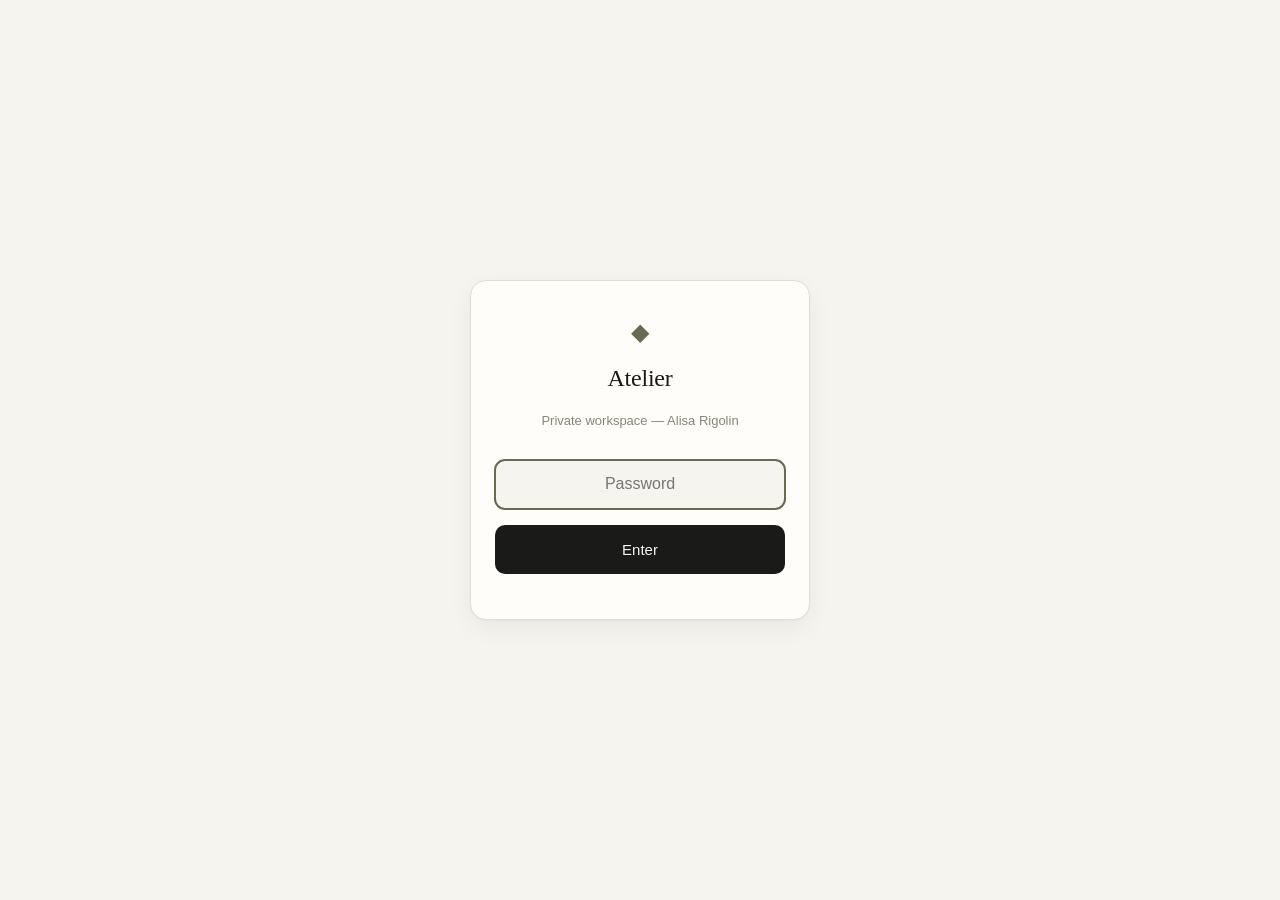
==== commit 4b3a92b9: "Add a Reference tab: the art findings, verified against primary sources Every claim was re-checked b" ====
--- a/index.html
+++ b/index.html
@@ -37,6 +37,7 @@
     <button class="tab" data-view="pricing">Price</button>
     <button class="tab" data-view="linesheet">Line sheet</button>
     <button class="tab" data-view="toolkit">Toolkit</button>
+    <button class="tab" data-view="reference">Reference</button>
   </nav>
 </header>
 
@@ -419,6 +420,7 @@
           <div><span class="k">Trade (20% off)</span><span class="v" id="p-trade">$0</span></div>
           <div><span class="k">You keep — designer @20%</span><span class="v" id="p-keep-d">$0</span></div>
           <div><span class="k">You keep — gallery @50%</span><span class="v" id="p-keep-g">$0</span></div>
+          <div><span class="k">Per sq in</span><span class="v" id="p-psi">$0</span></div>
           <div><span class="k">Your floor (must charge)</span><span class="v" id="p-floor">$0</span></div>
         </div>
         <p class="note" id="p-note"></p>
@@ -488,7 +490,8 @@
   <section id="toolkit" class="view">
     <div class="card">
       <h2>Why people buy art — the evidence</h2>
-      <p class="lede">Not opinion. Studies and market data. This is the reasoning behind every price, every email, and every photo below.</p>
+      <p class="lede">Studies and market data. This is the reasoning behind every price, every email, and every photo below.</p>
+      <p class="note" style="border-left:3px solid #8a4b00; padding-left:11px; background:#fdf0dd; border-radius:4px; padding:10px 12px"><strong>⚠ Not yet verified.</strong> The figures on this tab were written from secondary sources — market reports, blog summaries and study write-ups — and have <em>not</em> been checked against primary sources the way the <strong>Reference</strong> tab has. Treat them as leads to test, not as facts. A verification pass is running; anything that does not survive it will be corrected or removed here.</p>
 
       <h3 style="margin-top:18px">What actually drives a purchase</h3>
       <table>
@@ -682,6 +685,155 @@
       </ul>
     </div>
   </section>
+
+  <!-- ============ REFERENCE ============ -->
+  <section id="reference" class="view">
+    <div class="card">
+      <h2>The reference — checked, not assumed</h2>
+      <p class="lede">Every claim below was checked against a primary source: a government agency, a statute, or the vendor's own published page. Where no primary source exists, it says so instead of guessing.</p>
+      <p class="note"><strong>Verified</strong> = checked against a primary source. <strong>Guidance</strong> = widely repeated practice with no primary source — useful, but a starting point to test. <strong>Corrected</strong> = this was written down wrongly at some point and has been fixed.</p>
+      <p class="note">A printable version of this whole document is at <a href="reference.html">reference.html</a> — open it and print to PDF.</p>
+    </div>
+
+    <div class="card">
+      <h2>Pricing</h2>
+      <p><strong>Ask = (materials + hours × your rate + framing) ÷ (1 − channel cut) ÷ (1 − tax reserve).</strong> The channel cut moves the result most, because the buyer pays it, not you.</p>
+      <ul class="rules">
+        <li><strong>Verified — the same take-home nearly doubles the ask through a gallery.</strong> An 18×24 at $3/sq in needs about $1,460 via Stripe to leave you $1,417; a 50% gallery needs about $2,830 to leave you $1,415. That is the real cost of consignment.</li>
+        <li><strong>Verified — self-employment tax is 15.3% of 92.35% of net profit</strong>, about <strong>14.13% of profit</strong>. (IRS)</li>
+        <li><strong>Verified — the 2026 Social Security wage base is $184,500.</strong> Above it, only the 2.9% Medicare portion applies. (SSA)</li>
+      </ul>
+      <p class="note"><strong>Still needed:</strong> materials per size, hours per piece, and your floor hourly rate. Until those exist, every number in the Price tab is a default to overwrite — not a figure to quote.</p>
+    </div>
+
+    <div class="card">
+      <h2>Where buyers actually are</h2>
+      <table>
+        <thead><tr><th>Channel</th><th>Your share</th><th>Payment</th><th>Exclusive?</th></tr></thead>
+        <tbody>
+          <tr><td>Direct (Stripe link)</td><td>~97%</td><td>immediate</td><td>no</td></tr>
+          <tr><td>Designer / trade</td><td>70–80%</td><td>50% deposit + 50% on delivery</td><td>no</td></tr>
+          <tr><td>Gallery consignment</td><td>50% (sometimes 40%)</td><td>~30 days</td><td>often</td></tr>
+          <tr><td>Rental program</td><td>~50% of the rental fee</td><td>monthly</td><td>no</td></tr>
+        </tbody>
+      </table>
+      <ul class="rules">
+        <li><strong>Verified — gallery payment is 30 days.</strong> Four galleries' own agreements and the Artists' Professional Guidelines model contract all say payment within 30 days of sale. <em>Corrected: an earlier version said "30–90 days." The 90 had no source.</em></li>
+        <li><strong>Verified — art rental is real recurring revenue</strong> at <strong>5–10% of value per month</strong>, across five programs' own pages. Most credit rental toward purchase — but usually <em>partial</em> (50–60%), not full.</li>
+        <li><strong>Verified — the trade channel pays you 70–80%</strong>, a 20–30% discount off retail. Some programs start lower (15%).</li>
+      </ul>
+    </div>
+
+    <div class="card">
+      <h2>Selling directly</h2>
+      <table>
+        <thead><tr><th>On a $500 painting</th><th>Fee</th><th>You keep</th></tr></thead>
+        <tbody>
+          <tr><td>Stripe Payment Link</td><td>~$14.80</td><td>~$485</td></tr>
+          <tr><td>Gumroad, direct link</td><td>~$65</td><td>~$435</td></tr>
+          <tr><td>Gumroad Discover</td><td>$150</td><td>$350</td></tr>
+          <tr><td>Gallery at 50%</td><td>$250</td><td>$250</td></tr>
+        </tbody>
+      </table>
+      <ul class="rules">
+        <li><strong>Verified — Stripe Payment Links need no website</strong>, at 2.9% + 30¢ per successful transaction, included at no extra charge.</li>
+        <li><strong>Verified — refunds do not return the processing fee.</strong></li>
+        <li><strong>Verified — Stripe is not a merchant of record.</strong> You keep sales-tax responsibility. (Stripe now sells an opt-in "Managed Payments" product that does act as MoR; ordinary payments do not.)</li>
+        <li><strong>Verified — Gumroad's direct fee is 10% + 50¢</strong>, with card processing on top — roughly 12.9% + 80¢.</li>
+        <li><strong>Verified — Gumroad does not allow physical goods.</strong> Your originals were never their fit.</li>
+      </ul>
+    </div>
+
+    <div class="card">
+      <h2>Outreach</h2>
+      <ul class="rules">
+        <li><strong>Verified — cold email is legally regulated, and B2B has no exemption.</strong> Every pitch email needs a valid physical postal address, a clear ad identification, and a working opt-out honoured within 10 business days. Maximum penalty <strong>$53,088 per email</strong> — confirmed current for 2026.</li>
+        <li><strong>Verified — a USPS-registered PO box or a commercial mail receiving agency box is sufficient.</strong> It does not have to be your home address, but it must be a box <em>registered</em> with USPS or a CMRA established under Postal Service regulations.</li>
+        <li><strong>Verified — Holloway Studios is a production house, not a buyer.</strong> It makes its own commissioned work. Pitching your originals to them is pitching a competitor. Reclassified out.</li>
+        <li><strong>Verified — Celestial Art Curation publishes an open application</strong> for Chicago-area and emerging artists seeking representation. Applying beats pitching.</li>
+        <li><strong>Verified — Delia LaJeunesse takes no cut of your price.</strong> She charges her clients a 10% markup and states there is no artist representation. <em>Precision:</em> she also advertises a separate 10% referral fee to realtors — so "no cut" is true of <em>your</em> price, not of all her pricing.</li>
+      </ul>
+      <p class="note"><strong>The one thing blocking every draft: a mailing address for the footer.</strong> Three drafts are written and ready. That decision is the only thing between them and the lead list.</p>
+    </div>
+
+    <div class="card">
+      <h2>Listing copy, and the print law</h2>
+      <p><strong>Verified — the moment you sell prints, art description becomes a legal question.</strong> Under California Civil Code §§1740–1745.5, any fine-art multiple sold at <strong>$100 or more</strong> requires a certificate of authenticity, and stating an edition size for a print made after <strong>1 January 1983</strong> is an <strong>express warranty that no additional copies exist anywhere</strong>.</p>
+      <p><strong>Corrected — Wisconsin is not the same rule.</strong> Georgia genuinely tracks California. Wisconsin runs a separate regime (ATCP ch. 117) triggering on "investment art" over <strong>$800</strong>, not $100, with its own signed disclosure form. Write to the California standard.</p>
+      <p class="note">Your originals are exempt from all of this. Prints are what trigger it.</p>
+    </div>
+
+    <div class="card">
+      <h2>Photographing the work</h2>
+      <ul class="rules">
+        <li><strong>Verified — put a grey card and a colour target in the frame.</strong> Standard practice in every cultural-heritage imaging workflow. <em>Precision:</em> you white-balance off the <strong>grey scale</strong>, not the colour patches — the Art Institute of Chicago's own instructions say the colour patches are "primarily a viewing aid."</li>
+        <li><strong>Verified — diffuse light, off-axis.</strong> Overcast beats sun.</li>
+        <li><strong>For framed work, glare is the whole problem.</strong> The clean answer is to photograph the piece <em>unframed</em>.</li>
+        <li><strong>Corrected — cross-polarisation costs light, but not four stops.</strong> The "four stops (16×)" figure came from forums; no conservation-imaging standard states it. The primary source gives <strong>at least 1.3 stops</strong> for diffuse reflections. The direction is right — it needs real lighting power — but do not plan around four.</li>
+        <li><strong>Shoot RAW, and check every export on a phone.</strong> Black figure on stained paper is a narrow tonal range where highlights clip easily.</li>
+      </ul>
+    </div>
+
+    <div class="card">
+      <h2>Shipping</h2>
+      <ul class="rules">
+        <li><strong>Verified — the packing is what makes a claim payable.</strong> Under USPS rules, articles "improperly packaged or too fragile to withstand normal handling" are <strong>ineligible for coverage entirely</strong>.</li>
+        <li><strong>Verified — UPS assumes $100 default liability per package</strong> unless a higher value is declared in writing.</li>
+        <li><strong>Corrected — USPS has no default liability at all.</strong> Uninsured mail is generally not compensable; USPS <em>includes</em> $100 of insurance with Priority Mail, Priority Mail Express and Ground Advantage.</li>
+        <li><strong>Corrected — "always buy insurance at the counter" is out of date for ordinary insurance.</strong> Online coverage was once capped at $200, then $500, but was permanently raised to <strong>$5,000 in 2010</strong> to match the counter. The one real exception left: <strong>Registered Mail's $50,000 ceiling is counter-only.</strong></li>
+      </ul>
+      <table>
+        <thead><tr><th>Service</th><th>Coverage</th><th>Note</th></tr></thead>
+        <tbody>
+          <tr><td>USPS Priority / Express / Ground Advantage</td><td>$100 included</td><td>needs a tracking barcode</td></tr>
+          <tr><td>USPS standard insurance</td><td>up to $5,000</td><td>online or at the counter</td></tr>
+          <tr><td><strong>USPS Registered Mail</strong></td><td><strong>up to $50,000</strong></td><td>counter only</td></tr>
+          <tr><td>UPS declared value</td><td>up to $50,000</td><td>must be declared in writing</td></tr>
+        </tbody>
+      </table>
+      <p class="note"><strong>At your scale:</strong> USPS Registered Mail over a few hundred dollars; Priority Mail with purchased insurance below that. Ship unframed and flat — that removes the glass-breaks-and-cuts-the-work failure you are most exposed to.</p>
+    </div>
+
+    <div class="card">
+      <h2>Tax and registration</h2>
+      <ul class="rules">
+        <li><strong>Verified — Illinois sales tax.</strong> IDOR's own guidance: whether your sales are full-time or "as a hobby," you are subject to the requirements, and all Illinois taxpayers must register for each tax type. Failing to register is a criminal offence. <em>Corrected: registration is <strong>Form REG-1</strong>; ST-1 is the recurring return, not the registration form.</em></li>
+        <li><strong>Verified — City of Chicago business licence.</strong> Municipal Code 4-4-020(a): "All businesses must be licensed to operate in the City of Chicago." The exemptions are state-licensed professions and a specific chapter list — <strong>no artist exemption.</strong> Penalty under 4-4-010: <strong>$500–$1,000 per offence, each day separate.</strong></li>
+        <li><strong>Verified — the home-occupation rules fit your plan.</strong> Chicago forbids "direct sale of any product on display shelves or racks" and caps occupancy at two patrons or employees at one time. A home gallery is out; payment links and shipping sit comfortably.</li>
+      </ul>
+      <p class="note"><strong>Three questions still open, and nothing about pricing or records works until they are answered:</strong> are you registered for Illinois sales tax? Do you have a Chicago business licence? Is this a business or still a hobby on your return? Deliberately not decided here: any tax <em>rate</em>, and whether commissions fall under the service tax instead of the retail tax. Both are for your preparer.</p>
+    </div>
+
+    <div class="card">
+      <h2>Commissions and copyright</h2>
+      <p><strong>Verified — commissioning a painting cannot transfer your copyright by accident.</strong> Under 17 U.S.C. §204(a) a transfer is only valid if written and signed. And "work made for hire" does not apply: for a specially commissioned work it requires the work to fall in one of <strong>nine statutory categories</strong> — paintings and drawings are not among them.</p>
+      <p><strong>So you keep the copyright unless you sign it away, and selling the physical piece does not sell the right to reproduce it.</strong> Reproduction, prints and licensing are a separate written licence at a separate price. That is a product you have not been selling.</p>
+      <p class="note"><strong>Guidance, not verified — "price commissions 20–50% above comparable retail" has no primary source.</strong> Every source for it is an artist blog. Treat it as a starting point to test. The 50% non-refundable deposit is standard practice for the same reason — sensible, not documented. Two terms worth naming: the deposit also <em>qualifies</em> the client, and final payment should fall due <strong>on completion, not on approval</strong>.</p>
+    </div>
+
+    <div class="card">
+      <h2>Submissions and the lookbook</h2>
+      <p><strong>Corrected — there is no universal submission spec.</strong> Across five organisations' own pages, the longest-side requirement runs from <strong>1920 px to 4200 px</strong> and the file cap from <strong>5 MB to 12 MB</strong>. A 2100 px / 5 MB export is a <em>safe default</em>, not a rule — read the specific call.</p>
+      <ul class="rules">
+        <li><strong>Near-universal:</strong> JPEG, sRGB, no watermarks or signatures, clean self-describing filenames.</li>
+        <li><strong>Work list:</strong> title, medium, dimensions, year, price if asked. Every submission expects this.</li>
+        <li><strong>Count:</strong> typically 10–15 images for a gallery or juried call.</li>
+      </ul>
+      <p class="note"><strong>Corrected — "attention drops, so the first two or three pieces carry the portfolio" has no source.</strong> It was written as fact and it is folk practice: the order-effect literature finds recency as often as primacy, and nothing supports a "first two or three" cutoff. Lead with your strongest work — but that rests on "reviewers may stop early," not on a measured attention curve.</p>
+    </div>
+
+    <div class="card">
+      <h2>What is still needed from you</h2>
+      <p><strong>Per-piece dimensions and years.</strong> Title, medium, support, height, width, year, framed, price — for every work. This is the single input the whole system waits on: the listings, the pricing calculator, the lookbook and every submission. Nothing else unblocks until it exists.</p>
+      <p class="note">Also unresolved: five pieces on your Carrd are all captioned "22×16 Canvas." Either that is real or it is an untailored template caption — and five identically-sized titles is the pattern a reviewer reads as templated.</p>
+    </div>
+
+    <div class="card">
+      <h2>Sources</h2>
+      <p class="note">IRS Topic 554 and the self-employment tax pages · SSA contribution base table · Stripe pricing and refund documentation · Gumroad pricing and prohibited-items policy · FTC CAN-SPAM compliance guide and the Federal Register civil-penalty notice of 15 September 2026 · U.S. Copyright Office Circulars 12 and 30 and 17 U.S.C. §§101, 204 · California Civil Code §§1740–1745.5 · O.C.G.A. §10-1-431 · Wisconsin Admin. Code ATCP ch. 117 · Illinois Department of Revenue · Chicago Municipal Code 4-4-010, 4-4-020, and the BACP home-based business fact sheet · USPS PS Form 3806, Domestic Mail Manual, insurance pages and Postal Bulletin 22299 · UPS Tariff and Terms of Service · Art Institute of Chicago photodocumentation target instructions · FADGI technical guidelines · YouTube Help: channel monetization policies, YPP eligibility, appeal guidance, upload encoding settings · Google YouTube Data API v3 documentation and quota calculator · BLS Occupational Outlook Handbook, interior designers · the individual galleries, trade programs and rental programs cited in the working notes.</p>
+      <p class="note">Compiled 26 September 2026. Every figure marked <strong>Verified</strong> was checked against the primary source named above on that date. Prices, policies and statutes change — re-check anything before acting on it at size.</p>
+    </div>
+  </section>
 </main>
 </div>
 
--- a/style.css
+++ b/style.css
@@ -221,6 +221,19 @@
 .work .frame {
   background: var(--paper); border: 1px solid var(--line); border-radius: 8px;
   padding: 8px; margin-bottom: 8px;
+}
+/* blank placeholder: photos withheld until the portfolio is finalised */
+.work .frame.blank {
+  aspect-ratio: 3 / 4; display: flex; flex-direction: column;
+  align-items: center; justify-content: center; gap: 6px;
+  border-style: dashed; color: var(--muted);
+}
+.work .frame.blank .blank-label {
+  font-family: ui-serif, Georgia, serif; font-size: 15px; color: var(--ink);
+  text-align: center; padding: 0 8px;
+}
+.work .frame.blank .blank-hint {
+  font-size: 11px; letter-spacing: .06em; text-transform: uppercase; color: var(--muted);
 }
 .work img {
   display: block; width: 100%; height: auto; border-radius: 4px; background: #eee;
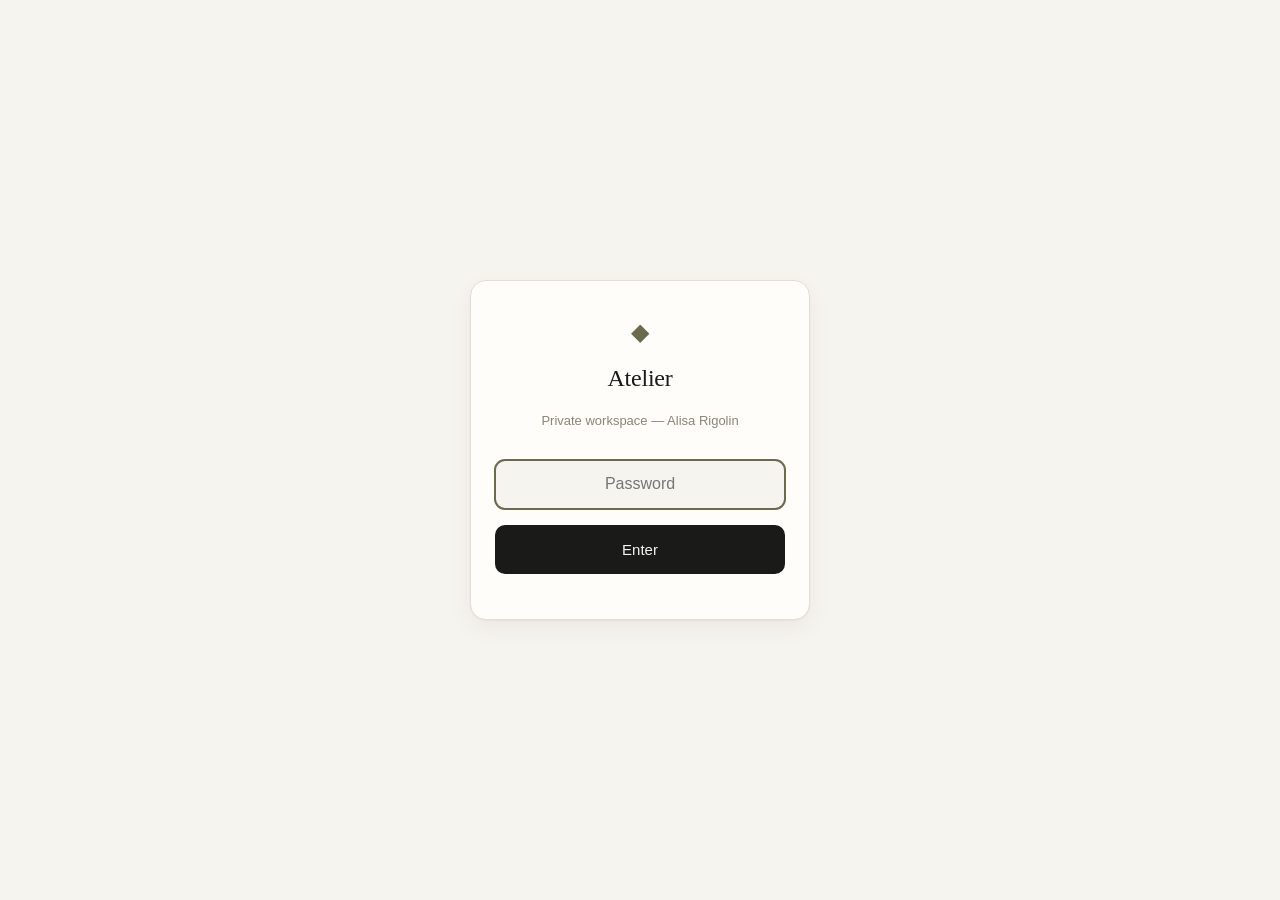
==== commit d4248f25: "Lookbook: the running order, a printable version, and two claims removed The lookbook can now be pri" ====
--- a/index.html
+++ b/index.html
@@ -328,16 +328,22 @@
     <div class="card">
       <h2>Your lookbook</h2>
       <p class="lede">This is what a designer sees when you send them a link. Name each piece below — your titles save on this device and appear here.</p>
+      <p class="note"><strong>The order is deliberate.</strong> Medusa opens because it is the most arresting thing you have; <em>Library of Her Own Body</em> closes because it is the most conceptual. A reviewer decides in the first few seconds and plenty of them never reach the end, so the strongest work goes first rather than last. Don't reorder without a reason.</p>
       <div class="works" id="works"></div>
       <p class="note" id="works-note"></p>
+      <p class="noprint" style="margin-top:14px"><button class="biglink" id="lb-print" type="button">Print or save as PDF →</button></p>
+      <p class="note noprint">Prints in the order above, with anything you haven't filled in yet left as a visible blank — so the page doubles as your checklist.</p>
     </div>
     <div class="card">
       <h2>What goes with it</h2>
       <blockquote class="story">Figures absorbed in their own lives — in black, on aged paper.</blockquote>
       <p class="note">For designers: <em>Original figurative line work — one of a kind, quiet, and made for rooms that feel inhabited rather than decorated.</em></p>
-      <p class="note"><strong>Why presentation matters:</strong> room mockups and in-situ shots convert 2–3× better than flat scans. You already did this once with the classical head — do it for every piece.</p>
+      <p class="note"><strong>Why presentation matters:</strong> photograph the work in a real room rather than flat against a wall. <em>Supported by Chen &amp; Yang (2020), which found higher purchase intention for spatially-contexted images — without a percentage.</em> You already did this once with the classical head; do it for every piece.</p>
     </div>
   </section>
+
+  <!-- Rendered on demand and shown only when printing the lookbook. -->
+  <section id="lookbook-doc" class="lb-doc" aria-hidden="true"></section>
 
   <!-- ============ PRICE ============ -->
   <section id="pricing" class="view">
@@ -491,56 +497,58 @@
     <div class="card">
       <h2>Why people buy art — the evidence</h2>
       <p class="lede">Studies and market data. This is the reasoning behind every price, every email, and every photo below.</p>
-      <p class="note" style="border-left:3px solid #8a4b00; padding-left:11px; background:#fdf0dd; border-radius:4px; padding:10px 12px"><strong>⚠ Not yet verified.</strong> The figures on this tab were written from secondary sources — market reports, blog summaries and study write-ups — and have <em>not</em> been checked against primary sources the way the <strong>Reference</strong> tab has. Treat them as leads to test, not as facts. A verification pass is running; anything that does not survive it will be corrected or removed here.</p>
+      <p class="note" style="border-left:3px solid #8a1f1f; padding:11px 12px; background:#fbe9e9; border-radius:4px"><strong>⚠ Corrected 26 September 2026.</strong> Every figure on this tab was traced back to its origin. <strong>Four were invented or laundered and have been removed</strong>, three were miscited and are fixed, and one rests on a paper that has since been de-listed. Each number below now carries its source and its scope. The rule this tab now follows: a figure that appears in five blog posts is not verified — it is one blog post quoted four times.</p>
 
       <h3 style="margin-top:18px">What actually drives a purchase</h3>
       <table>
-        <thead><tr><th>Driver</th><th>Effect</th></tr></thead>
+        <thead><tr><th>Driver</th><th>Effect</th><th>Source</th></tr></thead>
         <tbody>
-          <tr><td><strong>Aesthetic sensitivity</strong></td><td><strong>Strongest predictor</strong> (β = 0.42)</td></tr>
-          <tr><td><strong>Emotional resonance</strong></td><td>Second (β = 0.31)</td></tr>
-          <tr><td>Social prestige</td><td>Varies — younger buyers value it more</td></tr>
-          <tr><td>Investment potential</td><td>Correlates with income</td></tr>
+          <tr><td><strong>Aesthetic value</strong></td><td>the single most powerful motivation — <strong>92%</strong></td><td>Affordable Art Fair × ArtTactic, Apr 2026</td></tr>
+          <tr><td><strong>Social recognition</strong></td><td>the <strong>lowest</strong>-ranked, ~<strong>10%</strong></td><td>same report</td></tr>
         </tbody>
       </table>
-      <p class="note" style="margin-top:10px"><strong>92% of collectors buy for emotional reasons.</strong> Social recognition is the <em>weakest</em> motivator — about 10%. People aren't buying status. They're buying feeling.</p>
-
-      <h3 style="margin-top:22px">Storytelling — the measured effect</h3>
-      <ul class="rules">
-        <li><strong>+2,700%</strong> — the Significant Objects study: identical thrift-store items sold for 2,700% more when paired with a written story.</li>
-        <li><strong>30–150% premium</strong> — narrative-rich art over comparable narrative-poor work.</li>
-        <li><strong>Up to 2,700%</strong> — authentic creation stories increase willingness to pay versus no narrative.</li>
-      </ul>
-      <p class="note"><strong>Why it works, in three parts:</strong> the story creates emotional attachment, it gives the buyer <em>justification</em> for the price, and it proves human effort — the "effort heuristic." "I love it" covers the emotion; the story covers the reason.</p>
-
-      <h3 style="margin-top:22px">Your market — the generational shift</h3>
-      <ul class="rules">
-        <li><strong>63%</strong> of collectors bought directly from artists — studios, commissions, or social.</li>
-        <li><strong>51%</strong> purchased via Instagram <em>without seeing the work in person</em>.</li>
-        <li><strong>89%</strong> of Gen Z collectors are drawn to work by emerging artists.</li>
-        <li><strong>Buyers aged 18–24 are 25% more likely to buy based on the story.</strong></li>
-        <li><strong>70%+</strong> buy specifically to support artists (vs 36% of Boomers).</li>
-        <li><strong>72%</strong> are interested in emerging artists; <strong>66%</strong> bought from someone new to them this year — a record.</li>
-      </ul>
-      <p class="note"><strong>But be clear-eyed:</strong> emerging artists get only <strong>35% of high-net-worth spending</strong>. Discovery is high; big money still follows documented records. That's why the COA and provenance matter.</p>
-      <p class="note"><strong>And small work is booming:</strong> pieces under 40×40cm are <strong>40% of purchases</strong>, small/miniature sales are up <strong>66% year on year</strong>. Your 8×11s are in the hottest category there is.</p>
-
-      <h3 style="margin-top:22px">How to raise perceived value — the proven levers</h3>
+      <p class="note" style="margin-top:10px"><strong>People aren't buying status. They're buying feeling.</strong> Note the report says <em>aesthetic value</em>, not "emotional reasons" — an earlier version of this tab paraphrased it, and the paraphrase was doing work the source doesn't.</p>
+      <p class="note"><strong>⚠ Removed:</strong> the β values (0.42 / 0.31) for "aesthetic sensitivity" and "emotional resonance." They come from a real paper, but a single-author one in a pay-to-publish journal that was <strong>removed from Scopus in April–May 2026</strong>. Not an established finding.</p>
+
+      <h3 style="margin-top:22px">Storytelling — what is actually measured</h3>
+      <ul class="rules">
+        <li><strong>+2,706% — the Significant Objects project</strong> (Walker &amp; Glenn, 2009): thrift-store objects bought for $128.74 sold on eBay for $3,612.51. Real, and the project's own figure.</li>
+        <li><strong>⚠ But it is not the controlled experiment it gets cited as.</strong> There was no matched no-story control arm, and the stories were written by <em>famous authors</em>. A striking demonstration, not a measurement of what a story is worth on your painting.</li>
+        <li><strong>Smaller, real, and therefore believable:</strong> the Hill Holliday <em>Origin</em> study (~2013, n ≈ 3,000) found story lifted a painting by <strong>~11%</strong>, products ~5%, wine ~6%, and eBay spoons with a fictional poem drew <strong>~64% higher bids</strong>.</li>
+      </ul>
+      <p class="note"><strong>⚠ Removed: "narrative-rich art commands 30–150% premiums."</strong> No primary source exists — it traces to a marketing blog asserting it with no citation. Also removed: "authentic stories increase willingness to pay up to 2,700%," which was the Significant Objects figure restated as a general rule. It isn't one.</p>
+      <p class="note"><strong>Why it works, in three parts</strong> (reasoning, not measurement): the story creates emotional attachment, it gives the buyer <em>justification</em> for the price, and it proves human effort — the "effort heuristic." "I love it" covers the emotion; the story covers the reason.</p>
+
+      <h3 style="margin-top:22px">Your market</h3>
+      <p class="note">All figures below are <strong>Art Basel &amp; UBS, <em>Survey of Global Collecting 2025</em></strong> unless noted. Scope: <strong>high-net-worth collectors</strong>, not the whole market.</p>
+      <ul class="rules">
+        <li><strong>63%</strong> of collectors bought directly from an artist in 2025 — up from 27% in 2023. Studios 43%, commissions 37%, Instagram links 35%. Direct sales were 20% of total spending. <em>Verified.</em></li>
+        <li><strong>51%</strong> purchased via Instagram. <em>Verified</em> — <strong>⚠ but "without seeing the work in person" is from the 2024 edition, not 2025.</strong> An earlier version of this tab fused the two.</li>
+        <li><strong>35%</strong> of high-net-worth spending went to new/emerging artists — <em>Verified, and it is a <strong>decline</strong> of 17 points</em> from 52% the year before. The earlier version omitted the decline, which changes the meaning.</li>
+        <li><strong>72%</strong> expressed interest in emerging artists <em>(Artsy survey)</em>; <strong>66%</strong> bought from an artist new to them <em>(Art Basel/UBS)</em>. Both real — <strong>⚠ two different surveys</strong>, presented earlier as though from one.</li>
+        <li><strong>89% of Gen Z are drawn to <em>prints</em> by emerging artists</strong> <em>(MyArtBroker, Feb 2024)</em>. <strong>⚠ The word "prints" was dropped</strong> in the earlier version. Also a commercial survey, not peer-reviewed.</li>
+      </ul>
+      <p class="note"><strong>⚠ Corrected: "70%+ buy to support artists (vs 36% of Boomers)."</strong> The real figures (Affordable Art Fair × ArtTactic, Apr 2026): <strong>49% overall</strong>; Millennials 57%, Gen Z 55%, Gen X 50%, <strong>Boomers ~37%</strong>. The "70%+" was fabricated. <strong>Removed:</strong> "buyers aged 18–24 are 25% more likely to buy on story" — could not be traced to any source.</p>
+      <p class="note"><strong>Small work:</strong> pieces under 40×40cm were <strong>40% of purchases</strong>, and miniature/small-scale acquisitions rose <strong>66% year on year</strong> — <em>Artsy Buyer Trends 2025</em>. <strong>⚠ That is Artsy's own platform data, not the global market.</strong> Your 8×11s are in a strong category, not "the hottest there is."</p>
+
+      <h3 style="margin-top:22px">Perceived value — what actually holds</h3>
+      <p class="note"><strong>⚠ Removed: "room mockups raise perceived value 15–40% and drive 2–3× more inquiries."</strong> The 2–3× figure traces to <strong>MOCKLIO's own marketing page</strong> — a company that sells mockups. The 15–40% has no source at all. The closest real study (Chen &amp; Yang, <em>"Scene Sells," Journal of Electronic Commerce Research</em>, 2020) does support higher purchase intention for spatially-contexted images over isolated shots, <strong>but reports neither percentage.</strong> Photographing work in a room still stands — on that study and on sense, not on a fake number.</p>
+      <p class="note"><strong>⚠ Removed: "storytelling converts 32% better; 63% of buyers pay more for a real story."</strong> These appear on AI-written stat-aggregator sites attributing them to a "2023 MarketingCharts study" and a "2023 World Economic Forum survey." <strong>The WEF conducted no such survey.</strong></p>
+      <p class="note"><strong>⚠ Corrected: "email is the #1 channel — 42% of creator sales."</strong> Real origin: InsightRaider's analysis of 146,271 <em>Gumroad</em> products. That is one vendor's dataset of digital-product sales on one platform — not the creator economy, and not the art market. Start a list because it is cheap and owned, not because of a 42%.</p>
       <ol class="rules">
-        <li><strong>Room context.</strong> Photoreal room mockups raise perceived value <strong>15–40%</strong> and drive <strong>2–3× more serious inquiries</strong> — before you change the price.</li>
         <li><strong>Anchor high.</strong> Show a larger, higher-priced piece first. Everything after is judged against it, and your entry pieces feel attainable.</li>
         <li><strong>Round numbers.</strong> $2,500 reads as an investment. $2,499.99 reads as a discount.</li>
         <li><strong>Three tiers.</strong> Prints → limited → originals. It pre-empts "too expensive" by giving a lower rung.</li>
         <li><strong>Payment plans.</strong> $600 × 3 feels far smaller than $1,800. Same money, less weight.</li>
         <li><strong>Reframe over time.</strong> $1,800 on a wall for 30 years is about $5 a month.</li>
         <li><strong>Offer a return window.</strong> It makes the decision reversible — and buyers almost never use it.</li>
-        <li><strong>Document everything.</strong> Incomplete provenance measurably reduces resale value. The COA is a value-protection device, not paperwork.</li>
+        <li><strong>Document everything.</strong> <em>Verified, and the strongest academic backing here:</em> Li, Ma &amp; Renneboog (2024), <em>Management Science</em> 70(1):98–127 — provenance raises sale probability up to 4%, hammer prices up to 54%, annualised returns 5–16%. The COA is a value-protection device, not paperwork.</li>
       </ol>
 
       <h3 style="margin-top:22px">What does <em>not</em> work</h3>
       <ul class="rules">
         <li><strong>Lowering the price.</strong> Buyers read price as quality data. A discount signals doubt.</li>
-        <li><strong>Leading with status.</strong> It's the weakest motivator.</li>
+        <li><strong>Leading with status.</strong> It's the lowest-ranked motivator.</li>
         <li><strong>"DM for price"</strong> at your range — it filters out real buyers. Show the number.</li>
         <li><strong>Raising prices before upgrading presentation.</strong> Wrong order = more abandonment, fewer inquiries.</li>
       </ul>
@@ -673,12 +681,13 @@
     </div>
 
     <div class="card">
-      <h2>The tested marketing playbook</h2>
-      <ul class="rules">
-        <li><strong>Story over product.</strong> Storytelling converts <strong>32% better</strong>; <strong>63% of buyers pay more</strong> for a work with a real story.</li>
-        <li><strong>Presentation is the price lever.</strong> Room mockups ≈ <strong>2–3× conversion</strong> vs flat scans.</li>
+      <h2>The marketing playbook</h2>
+      <p class="note" style="border-left:3px solid #8a1f1f; padding:11px 12px; background:#fbe9e9; border-radius:4px"><strong>⚠ Corrected 26 September 2026.</strong> Three of the figures that were on this card had no source and have been removed. What is left is either verified or ordinary practice.</p>
+      <ul class="rules">
+        <li><strong>Story over product.</strong> Real, but smaller than it was written: the Significant Objects project is the striking case (+2,706%, and not a controlled experiment), while the Hill Holliday study found a painting lifted by <strong>~11%</strong>. Write the story because it is true and it helps — not because of a big number.</li>
+        <li><strong>Presentation is the price lever.</strong> Photograph work in a real room rather than flat against a wall. <em>Supported by Chen &amp; Yang (2020), which found higher purchase intention for spatially-contexted images — without a percentage.</em></li>
         <li><strong>Consistency beats everything.</strong> One good photo a week beats a burst.</li>
-        <li><strong>Email is the #1 channel</strong> — <strong>42% of creator sales</strong>. Start a list now, even at ten people.</li>
+        <li><strong>Start an email list now, even at ten people.</strong> Cheap, owned, and not subject to an algorithm. <em>(The "42% of creator sales" figure came from one vendor's Gumroad dataset and has been removed.)</em></li>
         <li><strong>Most sales happen after the first message.</strong> Follow up.</li>
         <li><strong>Give early access, not discounts.</strong></li>
         <li><strong>Scarcity must be real.</strong> Yours already is. Never invent it.</li>
--- a/style.css
+++ b/style.css
@@ -328,11 +328,21 @@
 
 /* ---------- print: only the line sheet ---------- */
 @media print {
-  header, nav, #gate, .noprint, .tab { display: none !important; }
+  /* ⚠ Scoped to the app's own chrome, NOT to every <header> in the document.
+     Written bare, this rule also hid the lookbook's printed title block — a
+     semantic <header> inside the content — so the page printed with no name on
+     it. Any element-level rule in a print stylesheet needs a scope. */
+  #app > header, nav, #gate, .noprint, .tab { display: none !important; }
   body { background: #fff; }
   main { padding: 0; max-width: none; }
   .view { display: none !important; }
   #linesheet { display: block !important; }
+  /* Printing the lookbook instead: same treatment, different target. */
+  body.print-lookbook #linesheet { display: none !important; }
+  body.print-lookbook #lookbook { display: none !important; }
+  body.print-lookbook #lookbook-doc { display: block !important; }
+  .lb-piece { break-inside: avoid; }
+  .lb-frame { border-color: #bbb; }
   .lsdoc {
     border: none; border-radius: 0; box-shadow: none; padding: 0; margin: 0;
   }
@@ -379,3 +389,53 @@
   .chat { max-height: 60vh; }
   .msg { max-width: 95%; }
 }
+
+/* ---------- the printable lookbook ---------- */
+/* Hidden on screen; shown only when the lookbook print button is used. */
+#lookbook-doc { display: none; }
+
+.lb-doc {
+  color: #111;
+  font-size: 12pt;
+  line-height: 1.5;
+}
+.lb-head { margin-bottom: 22px; }
+.lb-head h1 { font-size: 26pt; margin: 0 0 2px; letter-spacing: -0.01em; }
+.lb-sub {
+  margin: 0 0 10px;
+  font-size: 10pt;
+  text-transform: uppercase;
+  letter-spacing: 0.08em;
+  color: #666;
+}
+.lb-standing { margin: 0; font-size: 13pt; font-style: italic; color: #333; }
+
+.lb-list { list-style: none; margin: 0; padding: 0; }
+.lb-piece {
+  display: grid;
+  grid-template-columns: 2.1in 1fr;
+  gap: 16px;
+  padding: 16px 0;
+  border-top: 1px solid #ddd;
+}
+.lb-frame {
+  aspect-ratio: 4 / 5;
+  border: 1px dashed #bbb;
+  border-radius: 3px;
+  display: flex;
+  align-items: center;
+  justify-content: center;
+  color: #aaa;
+  font-size: 8.5pt;
+  text-transform: uppercase;
+  letter-spacing: 0.08em;
+}
+.lb-text h2 { font-size: 14pt; margin: 0 0 3px; }
+.lb-meta { margin: 0 0 8px; font-size: 10pt; color: #666; }
+.lb-story { margin: 0; }
+.lb-blank { color: #c0392b; font-style: italic; }
+
+.lb-foot { margin-top: 26px; padding-top: 14px; border-top: 1px solid #ddd; }
+.lb-foot p { margin: 0 0 8px; font-size: 11pt; }
+.lb-todo { color: #8a4b00; font-weight: 600; }
+.lb-contact { color: #666; font-size: 10pt; }
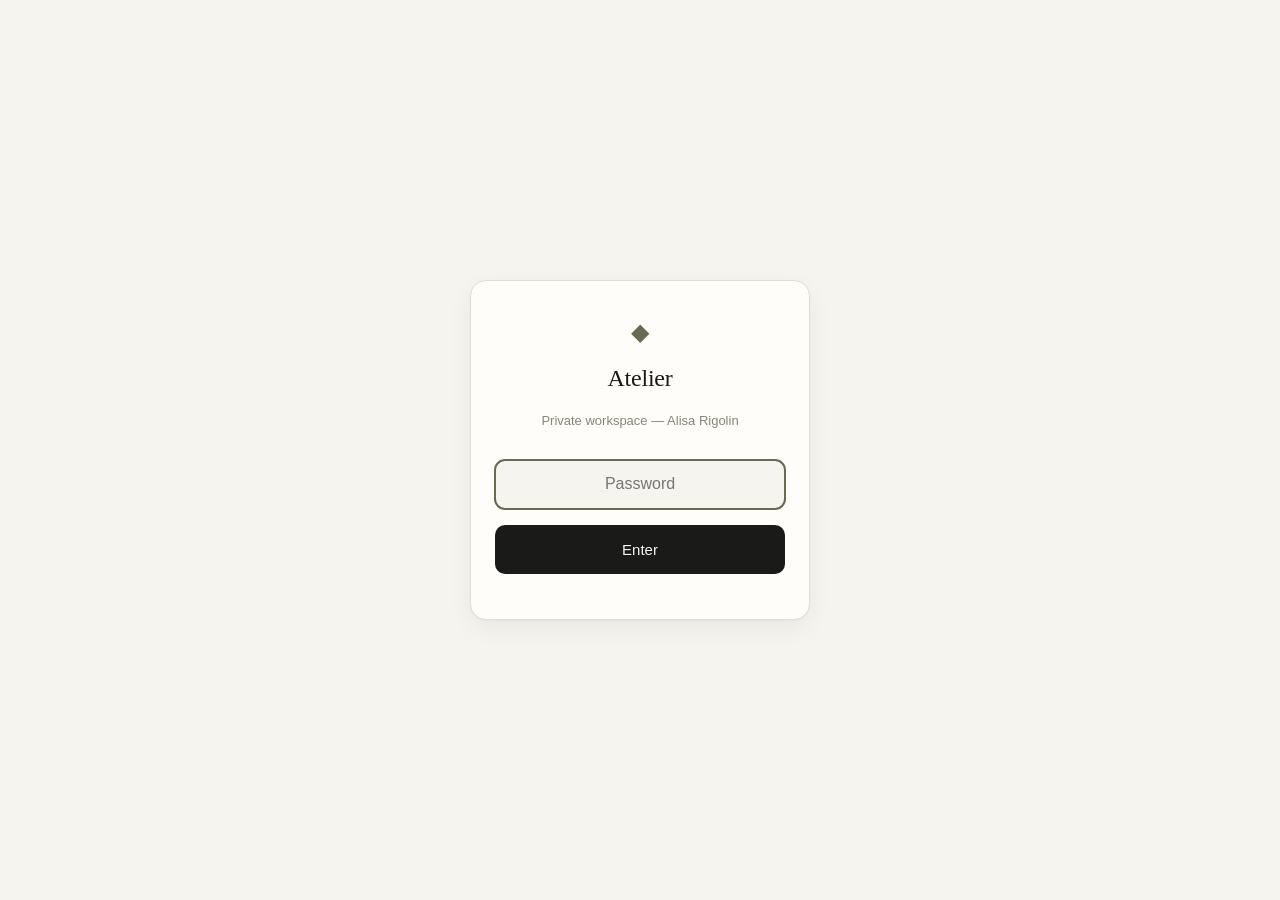
==== commit 437b9d23: "Start tab and moves: ten outreach emails, not five; renumber the held Chicago cards Co-Authored-By: " ====
--- a/index.html
+++ b/index.html
@@ -56,8 +56,8 @@
     <div class="card">
       <h2>Do this first</h2>
       <div class="nextaction">
-        <h3>Send the five outreach emails</h3>
-        <p>They're written. Personalize the brackets, send from your own address. Four of these five already source from independent artists, so you're not cold.</p>
+        <h3>Send the ten outreach emails</h3>
+        <p>They're written. Personalize the brackets, send from your own address. Every one of these already sources from independent artists, so you're not cold.</p>
         <p class="note"><strong>Time:</strong> ~1 hour. <strong>Why first:</strong> everything else depends on someone seeing your work.</p>
         <button class="primary" data-goto="outreach">Open the drafts →</button>
       </div>
@@ -112,14 +112,267 @@
   <!-- ============ OUTREACH ============ -->
   <section id="outreach" class="view">
     <div class="card">
-      <h2>Your five emails — written, ready to send</h2>
-      <p class="lede">Each is tailored to what that specific lead actually does. Fill the <code>[brackets]</code>, then send from your own address. You always send — never me.</p>
+      <h2>Your Los Angeles emails — written, ready to send</h2>
+      <p class="lede">Ten LA targets, each written to what that specific lead actually does — not one template with the name swapped. Fill the <code>[brackets]</code>, then send from your own address. You always send — never me.</p>
       <p class="note"><strong>Rule that matters:</strong> don't pitch — introduce. Short, specific, one clear next step. Then follow up in 7–10 days.</p>
       <p class="note"><strong>Why there's no price in these:</strong> the outreach guidance is clear — the first cold email carries a portfolio link and a capabilities statement; <em>sizes and price ranges go in the line sheet you send when they respond.</em> Quoting a number too early also anchors you to it before they've seen anything. So: mention that you offer trade pricing, put the numbers in the line sheet.</p>
     </div>
 
-    <div class="card">
-      <div class="lead-head"><h3>1 · Holloway Studios</h3><span class="tag">Chicago · commission program</span></div>
+        <div class="card">
+      <div class="lead-head"><h3>1 · Delia LaJeunesse Art Consulting</h3><span class="tag">Los Angeles · art library</span></div>
+      <p class="note">She builds curated art libraries that design firms draw from, and handles the artist side herself — negotiations, logistics, and the deck the designer presents. You are asking to be a source in that library, not to make a sale.</p>
+      <div class="tpl"><button class="copy">Copy</button>
+<pre>Subject: Work for the library — Alisa Rigolin
+
+Hi Delia,
+
+I'm Alisa Rigolin, a painter in Los Angeles. I make one-of-a-kind
+figurative line work — black on stained paper and canvas. Figures
+absorbed in their own lives, or drawn from older stories.
+
+I read that you build art libraries for design firms and handle the
+artist side yourself. I'd like to be a source you can draw from:
+non-exclusive, trade pricing, 50% deposit / 50% on delivery, and I'm
+local for delivery and install.
+
+Current pieces: [2-3 works + sizes]
+
+Happy to send a line sheet with sizes and pricing, plus a lookbook
+sized to the projects you usually work on.
+
+Alisa Rigolin
+[website] · [instagram]</pre></div>
+    </div>
+
+    <div class="card">
+      <div class="lead-head"><h3>2 · Emily Colvin / Projects at Large</h3><span class="tag">Los Angeles · art rental</span></div>
+      <p class="note">Art rental. Pieces under $1,500 rent at roughly $135/week and convert to purchase. Her priorities are placement terms and what converts — speak to both, and to being local for swaps.</p>
+      <div class="tpl"><button class="copy">Copy</button>
+<pre>Subject: Rental placements — original figurative work
+
+Hi Emily,
+
+I'm Alisa Rigolin, a painter in Los Angeles. I make one-of-a-kind
+figurative line work on stained paper and canvas — quiet, neutral, and
+easy to place in most palettes.
+
+I'd like to offer work for your rental program. Several pieces sit in
+the range that converts well, and I'm local for delivery, swaps and
+install.
+
+Available now: [2-3 works + sizes]
+
+Could we talk about how you structure placements? Happy to send a line
+sheet with sizes and pricing first.
+
+Alisa Rigolin
+[website] · [instagram]</pre></div>
+    </div>
+
+    <div class="card">
+      <div class="lead-head"><h3>3 · Art Solutions</h3><span class="tag">Los Angeles · staging &amp; hospitality</span></div>
+      <p class="note">They source original work for staging and hospitality, where the priorities are speed, durability and install-readiness. Lead with those three, not with the work's meaning.</p>
+      <div class="tpl"><button class="copy">Copy</button>
+<pre>Subject: Original work for staging — Alisa Rigolin
+
+Hi [name],
+
+I'm Alisa Rigolin, a painter in Los Angeles. I make one-of-a-kind
+figurative line work on stained paper and canvas — quiet, neutral, and
+easy to place in most palettes.
+
+I understand you source original work for staging and hospitality. I'm
+local, I can turn work around quickly, and I deliver install-ready —
+framed or unframed, whichever suits the project.
+
+Available now: [2-3 works + sizes]
+
+Happy to send a line sheet with sizes and pricing.
+
+Alisa Rigolin
+[website] · [instagram]</pre></div>
+    </div>
+
+    <div class="card">
+      <div class="lead-head"><h3>4 · deKor LA</h3><span class="tag">Los Angeles · trade program</span></div>
+      <p class="note">They already work with independent artists through a trade program. Short and direct — the structure exists, you are asking to join it. Ask what their submission process is.</p>
+      <div class="tpl"><button class="copy">Copy</button>
+<pre>Subject: Trade program — original figurative work
+
+Hi [name],
+
+I'm Alisa Rigolin, a painter in Los Angeles. I make one-of-a-kind
+figurative line work in black on stained paper and canvas. Figures
+absorbed in their own lives.
+
+I saw that deKor works with independent artists through a trade
+program. I'd like to be considered. Happy to work to your standard
+terms.
+
+A few available now: [2-3 works + sizes]
+
+Is there a submission process I should follow? I can send a line sheet
+and lookbook with it.
+
+Alisa Rigolin
+[website] · [instagram]</pre></div>
+    </div>
+
+    <div class="card">
+      <div class="lead-head"><h3>5 · Annie Wharton Art Consulting</h3><span class="tag">Los Angeles · healthcare &amp; corporate</span></div>
+      <p class="note">The strongest name on this list. She places artists into LACMA, MOCA and the Hammer, works with Kelly Wearstler Interiors and CAA, and is currently handling art for five healthcare facilities in LA County. Lead with the spaces she is filling, not with your biography.</p>
+      <div class="tpl"><button class="copy">Copy</button>
+<pre>Subject: Figurative work — healthcare and corporate projects
+
+Hi Annie,
+
+I'm Alisa Rigolin, a painter in Los Angeles. I make one-of-a-kind
+figurative line work — black on stained paper and canvas. Quiet,
+largely monochrome, figures absorbed in their own lives.
+
+I read that you're placing work into healthcare and corporate
+environments across LA County. I'd like to be considered as a source
+for that kind of project — non-exclusive, trade pricing, and I'm local
+for delivery and install.
+
+Current pieces: [2-3 works + sizes]
+
+Happy to send a line sheet and a lookbook, and to talk about what
+suits the spaces you're filling.
+
+Alisa Rigolin
+[website] · [instagram]</pre></div>
+    </div>
+
+    <div class="card">
+      <div class="lead-head"><h3>6 · ARTLOUDLA</h3><span class="tag">Los Angeles · advisory, emerging artists</span></div>
+      <p class="note">Nakeyta Moore's advisory works specifically with emerging and underrepresented artists, and places work with designers, hotels and corporate clients. That stated focus is the reason to write — say so plainly.</p>
+      <div class="tpl"><button class="copy">Copy</button>
+<pre>Subject: Emerging artist — Alisa Rigolin
+
+Hi Nakeyta,
+
+I'm Alisa Rigolin, a painter in Los Angeles. I make one-of-a-kind
+figurative line work — black on stained paper and canvas. Figures
+absorbed in their own lives, or drawn from older stories.
+
+I read that ARTLOUDLA works specifically with emerging artists, and
+that you place work with designers, hotels and corporate clients. I'd
+like to be considered.
+
+Current pieces: [2-3 works + sizes]
+
+Happy to send a line sheet with sizes and pricing, and a lookbook.
+
+Alisa Rigolin
+[website] · [instagram]</pre></div>
+    </div>
+
+    <div class="card">
+      <div class="lead-head"><h3>7 · Artspace Warehouse</h3><span class="tag">Los Angeles · gallery &amp; trade</span></div>
+      <p class="note">An LA gallery with a trade program, an ASID Industry Partner and an AIA Los Angeles member. They source from local emerging artists and run rental and rent-to-own. You are asking to join the artist roster — ask how they take on new artists.</p>
+      <div class="tpl"><button class="copy">Copy</button>
+<pre>Subject: Artist submission — original figurative work
+
+Hi [name],
+
+I'm Alisa Rigolin, a painter in Los Angeles. I make one-of-a-kind
+figurative line work — black on stained paper and canvas. Figures
+absorbed in their own lives.
+
+I saw that Artspace Warehouse works with local emerging artists, and
+runs both a trade program and rental. I'd like to be considered for
+your artist roster.
+
+Current pieces: [2-3 works + sizes]
+
+Could you tell me how you take on new artists? Happy to send a line
+sheet, lookbook, and images.
+
+Alisa Rigolin
+[website] · [instagram]</pre></div>
+    </div>
+
+    <div class="card">
+      <div class="lead-head"><h3>8 · Mimesis</h3><span class="tag">Los Angeles · trade sourcing</span></div>
+      <p class="note">They source museum-quality contemporary work for designers, architects and hospitality, direct from studios, with conservation framing and full provenance. The angle is a studio relationship — you are introducing the studio, not pitching a piece.</p>
+      <div class="tpl"><button class="copy">Copy</button>
+<pre>Subject: Studio introduction — Alisa Rigolin
+
+Hi [name],
+
+I'm Alisa Rigolin, a painter in Los Angeles. I make one-of-a-kind
+figurative line work — black on stained paper and canvas. Figures
+absorbed in their own lives, or drawn from older stories.
+
+I read that Mimesis sources directly from studios for designers,
+architects and hospitality projects. I'd like to introduce my work as
+a studio you can draw from — non-exclusive, and I'm local.
+
+Current pieces: [2-3 works + sizes]
+
+Happy to send a line sheet with sizes and pricing, plus a lookbook.
+
+Alisa Rigolin
+[website] · [instagram]</pre></div>
+    </div>
+
+    <div class="card">
+      <div class="lead-head"><h3>9 · Vanessa Villegas Art Advisory</h3><span class="tag">Los Angeles · art sourcing</span></div>
+      <p class="note">She sources fine art for collectors, interior designers and developers, including hotels and staged properties. Shorter and more transactional than the others — she is a sourcing resource, so say what you can supply.</p>
+      <div class="tpl"><button class="copy">Copy</button>
+<pre>Subject: Sourcing resource — original figurative work
+
+Hi Vanessa,
+
+I'm Alisa Rigolin, a painter in Los Angeles. I make one-of-a-kind
+figurative line work — black on stained paper and canvas. Quiet,
+monochrome, and easy to place.
+
+I read that you source for interior designers and developers. I'd like
+to be a resource you can draw from — non-exclusive, trade pricing, and
+I'm local for delivery and install.
+
+Current pieces: [2-3 works + sizes]
+
+Happy to send a line sheet with sizes and pricing.
+
+Alisa Rigolin
+[website] · [instagram]</pre></div>
+    </div>
+
+    <div class="card">
+      <div class="lead-head"><h3>10 · Midnight Gallery</h3><span class="tag">Los Angeles · gallery &amp; trade</span></div>
+      <p class="note">A gallery running a trade program for designers and consultants, with pre-release collections and commissions. Like Artspace, this is a roster question — but they are explicit about working directly with artists on commissions, so mention that you take them.</p>
+      <div class="tpl"><button class="copy">Copy</button>
+<pre>Subject: Artist submission — original figurative work
+
+Hi [name],
+
+I'm Alisa Rigolin, a painter in Los Angeles. I make one-of-a-kind
+figurative line work — black on stained paper and canvas. Figures
+absorbed in their own lives.
+
+I saw that Midnight Gallery runs a trade program and works directly
+with artists on commissions. I'd like to be considered for your
+roster, and I'm glad to take on commission work.
+
+Current pieces: [2-3 works + sizes]
+
+Could you tell me how you take on new artists? Happy to send a line
+sheet, lookbook, and images.
+
+Alisa Rigolin
+[website] · [instagram]</pre></div>
+    </div>
+
+    <div class="card">
+      <h2>Chicago — held back</h2>
+      <p class="note"><strong>⚠ These three are not ready to send.</strong> They were written when the app assumed you were a Chicago painter — they say <em>"a painter in Chicago"</em> and <em>"I'm local"</em>, and both are now false. You are an LA resident who spends time in Illinois, so the framing needs your call before these go anywhere. The leads themselves are still good.</p>
+    </div>
+
+<div class="card">
+      <div class="lead-head"><h3>11 · Holloway Studios</h3><span class="tag">Chicago · commission program</span></div>
       <p class="note">They run a commission program with designers and stagers — this is the closest fit on your list. Lead with the trade program.</p>
       <div class="tpl"><button class="copy">Copy</button>
 <pre>Subject: Original work for Holloway Studios — trade pricing
@@ -142,10 +395,8 @@
 
 Alisa Rigolin
 [website] · [instagram]</pre></div>
-    </div>
-
-    <div class="card">
-      <div class="lead-head"><h3>2 · Lauren Coburn</h3><span class="tag">Chicago · designer</span></div>
+    </div><div class="card">
+      <div class="lead-head"><h3>12 · Lauren Coburn</h3><span class="tag">Chicago · designer</span></div>
       <p class="note">She specifically likes emerging artists. Lean into being early-career and being local.</p>
       <div class="tpl"><button class="copy">Copy</button>
 <pre>Subject: Figurative work — Chicago painter
@@ -167,84 +418,8 @@
 
 Alisa Rigolin
 [website] · [instagram]</pre></div>
-    </div>
-
-    <div class="card">
-      <div class="lead-head"><h3>3 · Delia LaJeunesse Art Consulting</h3><span class="tag">Los Angeles · art library</span></div>
-      <p class="note">A designer-facing art library. Speak to how your work functions as a resource for their designers, not as a one-off sale.</p>
-      <div class="tpl"><button class="copy">Copy</button>
-<pre>Subject: Work for the library — Alisa Rigolin
-
-Hi Delia,
-
-I'm Alisa Rigolin, a painter making one-of-a-kind figurative line work
-— black on stained paper and canvas. Figures absorbed in their own
-lives, or drawn from older stories.
-
-I'd like to be part of what your designers can draw from: non-exclusive,
-trade pricing, 50% deposit / 50% on delivery, and I ship or deliver.
-
-Current pieces: [2–3 works + sizes + tone]
-
-Happy to send a line sheet with sizes and prices, plus a lookbook
-sized to your designers' usual projects.
-
-Alisa Rigolin
-[website] · [instagram]</pre></div>
-    </div>
-
-    <div class="card">
-      <div class="lead-head"><h3>4 · Emily Colvin / Projects at Large</h3><span class="tag">Los Angeles · art rental</span></div>
-      <p class="note">Art rental — pieces under $1,500 rent at ~$135/week and convert to purchase. Speak to durability, install ease, and conversion.</p>
-      <div class="tpl"><button class="copy">Copy</button>
-<pre>Subject: Rental placements — original figurative work
-
-Hi Emily,
-
-I'm Alisa Rigolin, a painter in [city]. I make one-of-a-kind figurative
-line work on stained paper and canvas — quiet, neutral, and easy to
-place.
-
-I'd like to offer work for your rental program. Several of my pieces
-would suit short- and long-term placement, and I'd be glad to discuss
-terms.
-
-Available now: [2–3 works + sizes]
-
-Could we talk about how you structure placements? Happy to send a
-line sheet with sizes and pricing first.
-
-Alisa Rigolin
-[website] · [instagram]</pre></div>
-    </div>
-
-    <div class="card">
-      <div class="lead-head"><h3>5 · deKor LA</h3><span class="tag">Los Angeles · trade program</span></div>
-      <p class="note">They run a trade program with independent artists. Short and direct — they already have the structure, you're asking to join it.</p>
-      <div class="tpl"><button class="copy">Copy</button>
-<pre>Subject: Trade program — original figurative work
-
-Hi [name],
-
-I'm Alisa Rigolin, a painter making one-of-a-kind figurative line work
-in black on stained paper and canvas. Figures absorbed in their own
-lives.
-
-I saw that deKor works with independent artists through a trade
-program. I'd like to be considered. Happy to work to your standard
-terms.
-
-A few available now: [2–3 works + sizes]
-
-Is there a submission process I should follow? I can send a line sheet
-and lookbook with it.
-
-Alisa Rigolin
-[website] · [instagram]</pre></div>
-    </div>
-
-    <div class="card">
-      <div class="lead-head"><h3>6 · Celestial Art Curation</h3><span class="tag">Chicago · curator</span></div>
+    </div><div class="card">
+      <div class="lead-head"><h3>13 · Celestial Art Curation</h3><span class="tag">Chicago · curator</span></div>
       <p class="note">A curator — she selects work rather than buying for a project. Lead with the series and the thesis, not terms.</p>
       <div class="tpl"><button class="copy">Copy</button>
 <pre>Subject: Series inquiry — Alisa Rigolin, Chicago
@@ -263,34 +438,7 @@
 
 Alisa Rigolin
 [website] · [instagram]</pre></div>
-    </div>
-
-    <div class="card">
-      <div class="lead-head"><h3>7 · Art Solutions</h3><span class="tag">Los Angeles · staging &amp; hospitality</span></div>
-      <p class="note">They source from artists for staging and hospitality. Speak to speed, durability, and installation readiness — their priorities.</p>
-      <div class="tpl"><button class="copy">Copy</button>
-<pre>Subject: Original work for staging — Alisa Rigolin
-
-Hi [name],
-
-I'm Alisa Rigolin, a painter making one-of-a-kind figurative line work
-on stained paper and canvas — quiet, neutral, and easy to place in most
-palettes.
-
-I understand you source original work for staging and hospitality
-projects. I'd like to be on your list. Trade pricing, non-exclusive,
-and I can work to short lead times.
-
-Available now: [2–3 works + sizes]
-
-Happy to send a line sheet with sizes and pricing, and installation
-notes.
-
-Alisa Rigolin
-[website] · [instagram]</pre></div>
-    </div>
-
-    <div class="card">
+    </div><div class="card">
       <h2>Follow-up (send 7–10 days later)</h2>
       <p class="note">Most sales happen after the first message, not the first one. This is the highest-value email on the page.</p>
       <div class="tpl"><button class="copy">Copy</button>
